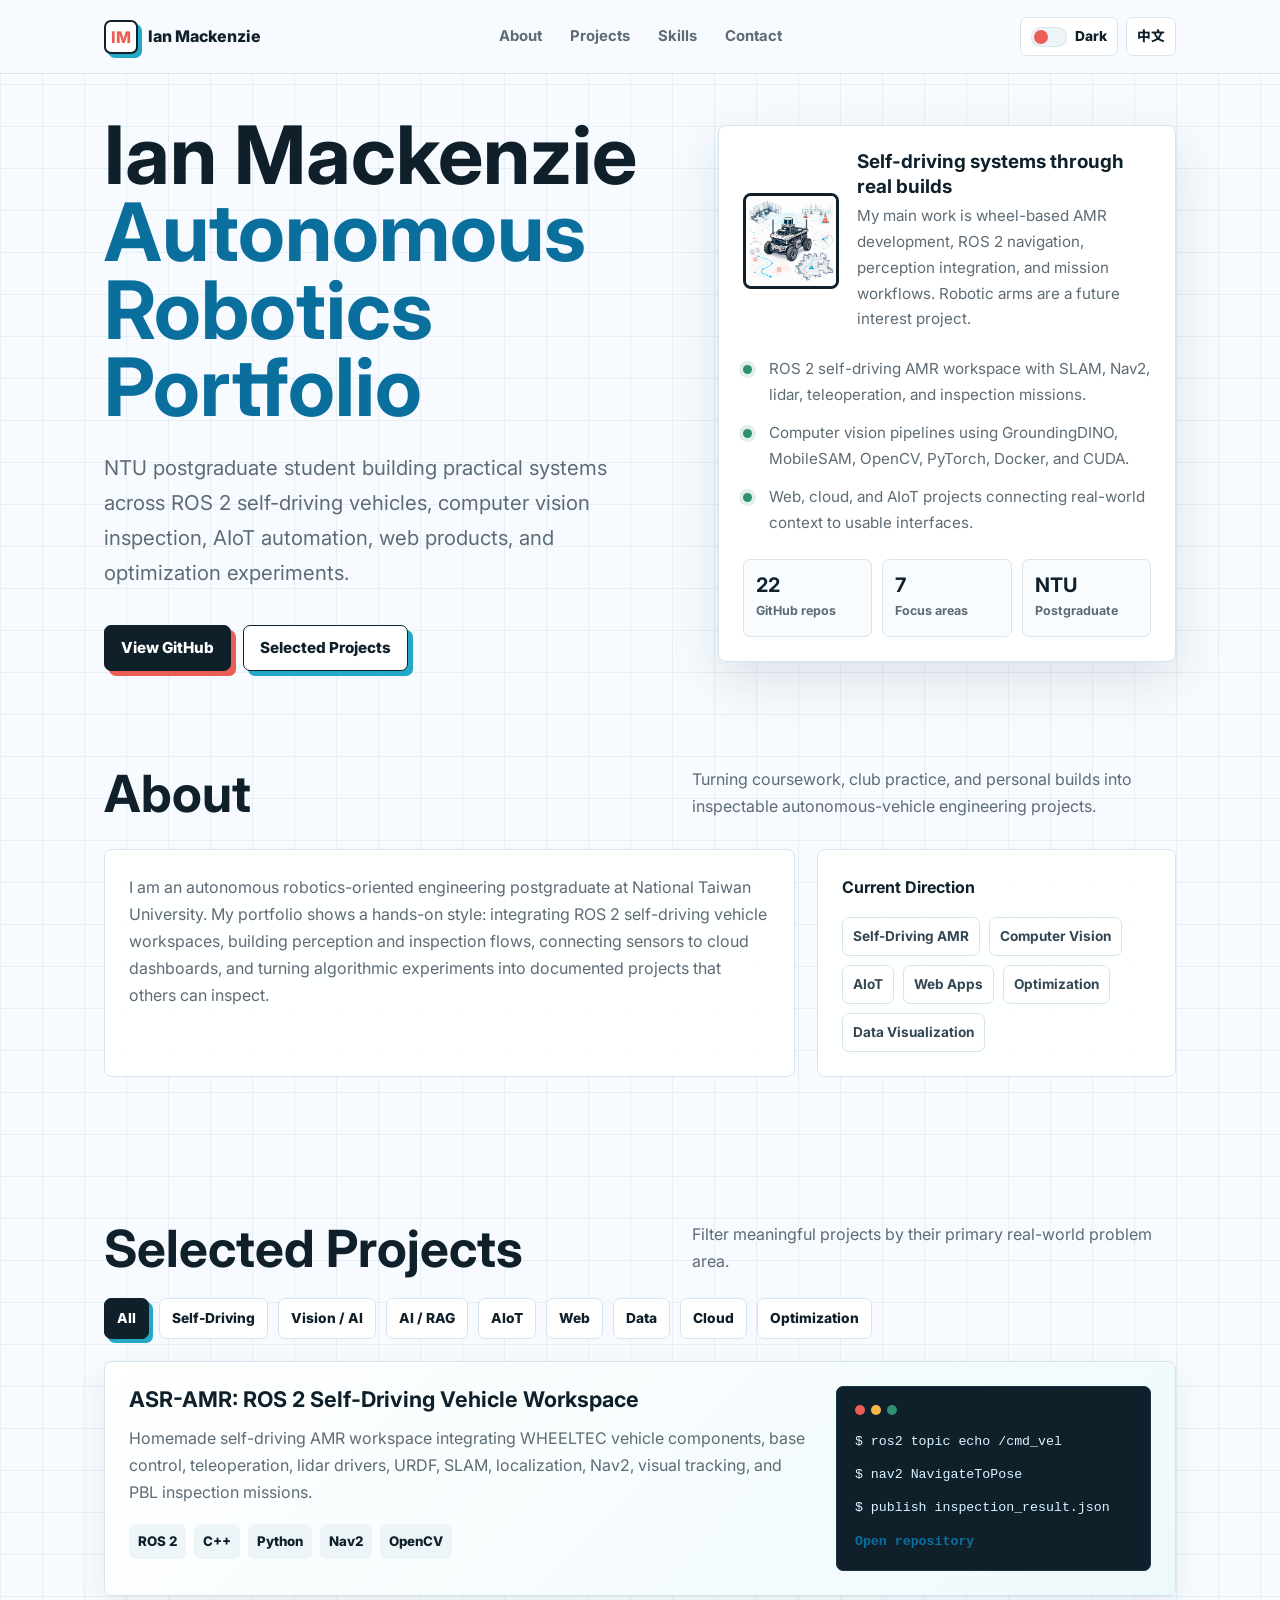
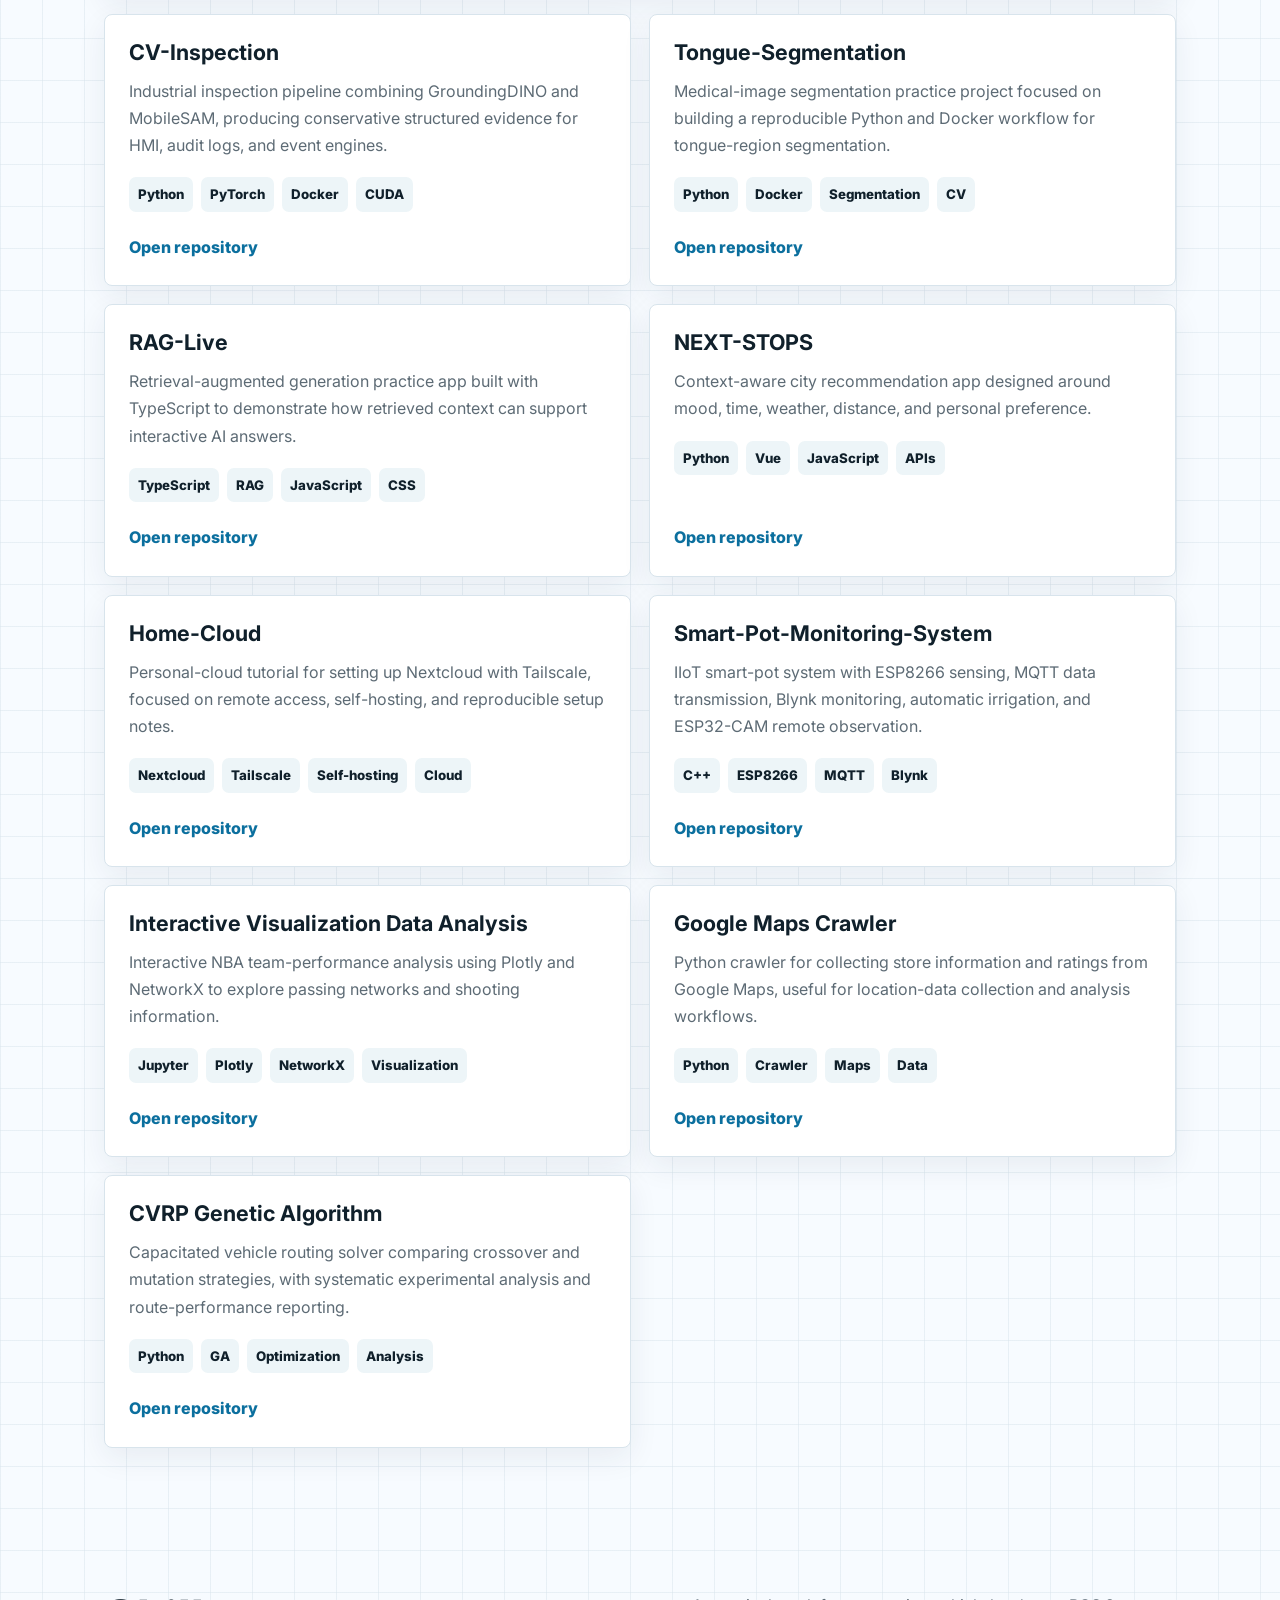
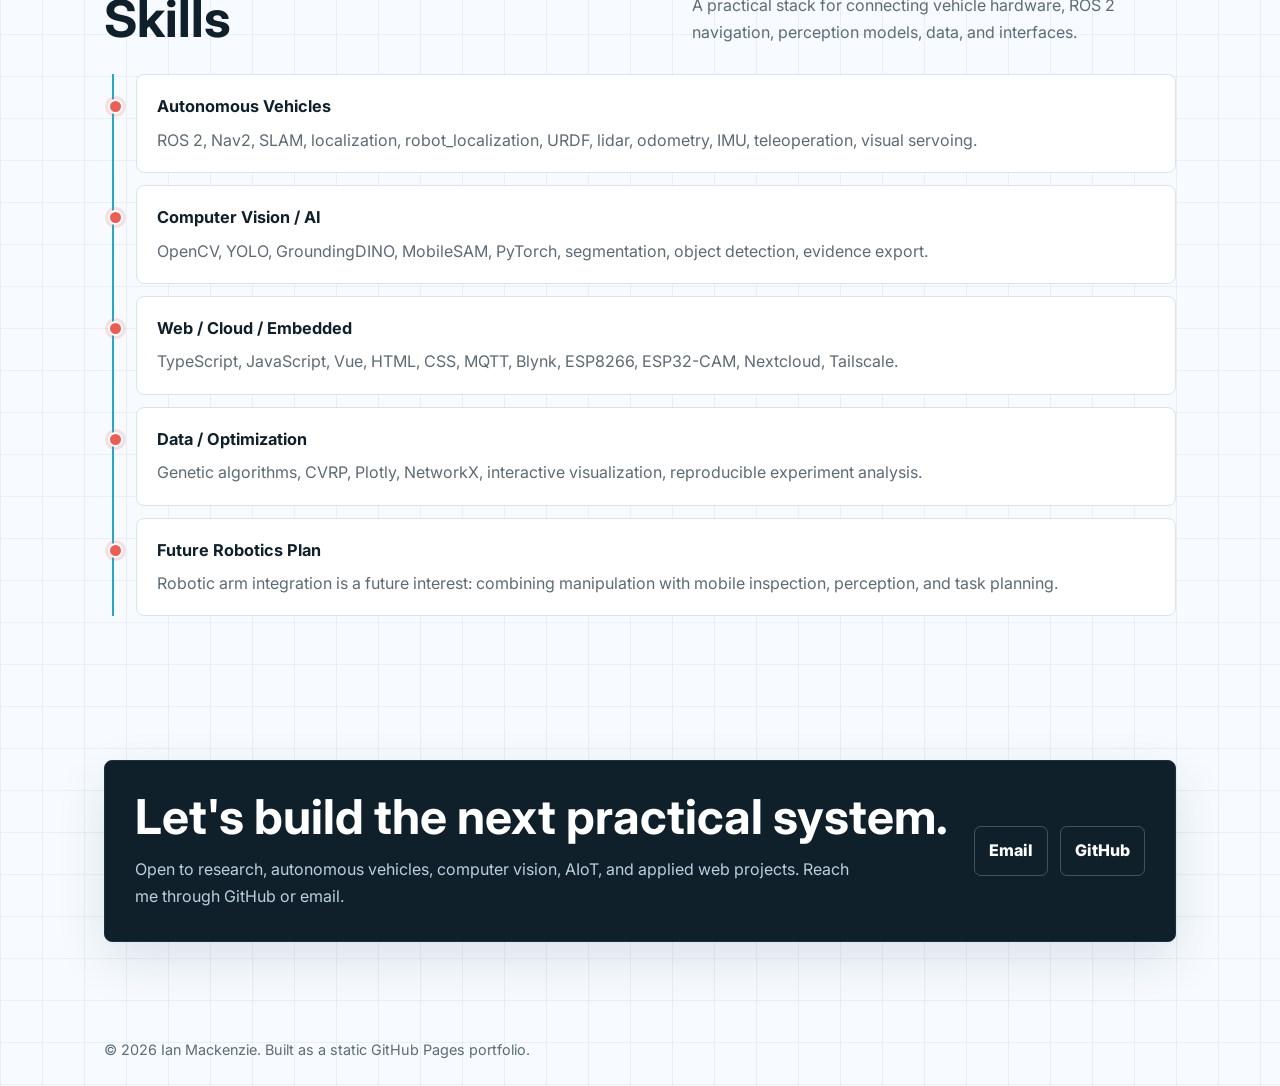
==== index.html @ 311a0f02 "Expand project filters and improve dark tags" ====
<!DOCTYPE html>
<html lang="en" data-theme="light">
<head>
    <meta charset="UTF-8">
    <meta name="viewport" content="width=device-width, initial-scale=1.0">
    <meta name="description" content="Ian Mackenzie's autonomous robotics portfolio, focused on ROS 2 self-driving AMR, computer vision, AIoT, RAG, web apps, and optimization projects.">
    <meta name="theme-color" content="#f7fbff">
    <meta property="og:title" content="Ian Mackenzie | Autonomous Robotics Portfolio">
    <meta property="og:description" content="Autonomous robotics portfolio with selected projects in ROS 2 AMR, computer vision, AIoT, web apps, and optimization.">
    <meta property="og:type" content="website">
    <meta property="og:image" content="https://ianmackenzie0909.github.io/Maybe_a_Personal_Websit/assets/autonomous-vehicle-visual.png">
    <title>Ian Mackenzie | Autonomous Robotics Portfolio</title>
    <link rel="preconnect" href="https://fonts.googleapis.com">
    <link rel="preconnect" href="https://fonts.gstatic.com" crossorigin>
    <link href="https://fonts.googleapis.com/css2?family=Inter:wght@500;600;700;800&family=Noto+Sans+TC:wght@400;500;700;800&display=swap" rel="stylesheet">
    <link rel="stylesheet" href="css/style.css">
</head>
<body>
    <header class="site-header">
        <nav class="nav" aria-label="Main navigation">
            <a class="brand" href="#top" aria-label="Ian Mackenzie home">
                <span class="brand-mark" aria-hidden="true">IM</span>
                <span>Ian Mackenzie</span>
            </a>
            <div class="nav-links">
                <a href="#about" data-i18n="nav.about">About</a>
                <a href="#projects" data-i18n="nav.projects">Projects</a>
                <a href="#skills" data-i18n="nav.skills">Skills</a>
                <a href="#contact" data-i18n="nav.contact">Contact</a>
            </div>
            <div class="nav-controls" aria-label="Display settings">
                <button class="icon-switch theme-toggle" type="button" aria-pressed="false" aria-label="Switch color theme">
                    <span class="switch-track" aria-hidden="true"><span class="switch-thumb"></span></span>
                    <span class="control-label" data-i18n="controls.theme">Dark</span>
                </button>
                <button class="lang-toggle" type="button" aria-pressed="false" aria-label="Switch language">
                    <span data-i18n="controls.language">中文</span>
                </button>
            </div>
        </nav>
    </header>

    <main id="top">
        <section class="section hero reveal" aria-labelledby="hero-title">
            <div>
                <h1 id="hero-title" data-i18n="hero.title">Ian Mackenzie <span>Autonomous Robotics Portfolio</span></h1>
                <p class="lead" data-i18n="hero.lead">
                    NTU postgraduate student building practical systems across ROS 2 self-driving vehicles,
                    computer vision inspection, AIoT automation, web products, and optimization experiments.
                </p>
                <div class="actions">
                    <a class="button" href="https://github.com/IanMackenzie0909" target="_blank" rel="noreferrer" data-i18n="hero.github">View GitHub</a>
                    <a class="button secondary" href="#projects" data-i18n="hero.projects">Selected Projects</a>
                </div>
            </div>

            <aside class="hero-panel" aria-label="Portfolio snapshot">
                <div class="profile-row">
                    <img class="avatar" src="assets/autonomous-vehicle-visual.png" alt="Autonomous mobile robot with lidar and computer vision illustration">
                    <div>
                        <h2 data-i18n="snapshot.title">Self-driving systems through real builds</h2>
                        <p data-i18n="snapshot.body">My main work is wheel-based AMR development, ROS 2 navigation, perception integration, and mission workflows. Robotic arms are a future interest project.</p>
                    </div>
                </div>
                <ul class="signal-list">
                    <li><span class="dot" aria-hidden="true"></span><span data-i18n="snapshot.signal1">ROS 2 self-driving AMR workspace with SLAM, Nav2, lidar, teleoperation, and inspection missions.</span></li>
                    <li><span class="dot" aria-hidden="true"></span><span data-i18n="snapshot.signal2">Computer vision pipelines using GroundingDINO, MobileSAM, OpenCV, PyTorch, Docker, and CUDA.</span></li>
                    <li><span class="dot" aria-hidden="true"></span><span data-i18n="snapshot.signal3">Web, cloud, and AIoT projects connecting real-world context to usable interfaces.</span></li>
                </ul>
                <div class="quick-stats" aria-label="Portfolio metrics">
                    <div class="stat"><strong>22</strong><span data-i18n="stats.repos">GitHub repos</span></div>
                    <div class="stat"><strong>7</strong><span data-i18n="stats.focus">Focus areas</span></div>
                    <div class="stat"><strong>NTU</strong><span data-i18n="stats.student">Postgraduate</span></div>
                </div>
            </aside>
        </section>

        <section class="section reveal" id="about" aria-labelledby="about-title">
            <div class="section-heading">
                <h2 id="about-title" data-i18n="about.title">About</h2>
                <p data-i18n="about.kicker">Turning coursework, club practice, and personal builds into inspectable autonomous-vehicle engineering projects.</p>
            </div>
            <div class="about-grid">
                <div class="text-block">
                    <p data-i18n="about.body">
                        I am an autonomous robotics-oriented engineering postgraduate at National Taiwan University.
                        My portfolio shows a hands-on style: integrating ROS 2 self-driving vehicle workspaces,
                        building perception and inspection flows, connecting sensors to cloud dashboards, and
                        turning algorithmic experiments into documented projects that others can inspect.
                    </p>
                </div>
                <div class="skill-block">
                    <h3 data-i18n="about.direction">Current Direction</h3>
                    <ul class="tags">
                        <li data-i18n="tags.amr">Self-Driving AMR</li>
                        <li data-i18n="tags.vision">Computer Vision</li>
                        <li>AIoT</li>
                        <li data-i18n="tags.web">Web Apps</li>
                        <li data-i18n="tags.optimization">Optimization</li>
                        <li data-i18n="tags.data">Data Visualization</li>
                    </ul>
                </div>
            </div>
        </section>

        <section class="section reveal" id="projects" aria-labelledby="projects-title">
            <div class="section-heading">
                <h2 id="projects-title" data-i18n="projects.title">Selected Projects</h2>
                <p data-i18n="projects.kicker">Filter meaningful projects by their primary real-world problem area.</p>
            </div>

            <div class="filter-bar" aria-label="Project filters">
                <button class="filter-button is-active" type="button" data-filter="all" data-i18n="filters.all">All</button>
                <button class="filter-button" type="button" data-filter="autonomous" data-i18n="filters.autonomous">Self-Driving</button>
                <button class="filter-button" type="button" data-filter="vision" data-i18n="filters.vision">Vision / AI</button>
                <button class="filter-button" type="button" data-filter="ai" data-i18n="filters.ai">AI / RAG</button>
                <button class="filter-button" type="button" data-filter="aiot">AIoT</button>
                <button class="filter-button" type="button" data-filter="web" data-i18n="filters.web">Web</button>
                <button class="filter-button" type="button" data-filter="data" data-i18n="filters.data">Data</button>
                <button class="filter-button" type="button" data-filter="cloud" data-i18n="filters.cloud">Cloud</button>
                <button class="filter-button" type="button" data-filter="optimization" data-i18n="filters.optimization">Optimization</button>
            </div>

            <div class="project-grid" aria-live="polite">
                <article class="project-card featured" data-category="autonomous">
                    <div>
                        <h3 data-i18n="project.asr.title">ASR-AMR: ROS 2 Self-Driving Vehicle Workspace</h3>
                        <p data-i18n="project.asr.body">
                            Homemade self-driving AMR workspace integrating WHEELTEC vehicle components, base control,
                            teleoperation, lidar drivers, URDF, SLAM, localization, Nav2, visual tracking, and PBL inspection missions.
                        </p>
                        <div class="project-meta">
                            <span>ROS 2</span>
                            <span>C++</span>
                            <span>Python</span>
                            <span>Nav2</span>
                            <span>OpenCV</span>
                        </div>
                    </div>
                    <div class="mini-terminal" aria-label="ASR-AMR technical highlights">
                        <div class="terminal-bar" aria-hidden="true"><span></span><span></span><span></span></div>
                        <div>$ ros2 topic echo /cmd_vel</div>
                        <div>$ nav2 NavigateToPose</div>
                        <div>$ publish inspection_result.json</div>
                        <a class="repo-link" href="https://github.com/IanMackenzie0909/ASR-AMR" target="_blank" rel="noreferrer" data-i18n="project.open">Open repository</a>
                    </div>
                </article>

                <article class="project-card" data-category="vision">
                    <div>
                        <h3>CV-Inspection</h3>
                        <p data-i18n="project.cv.body">
                            Industrial inspection pipeline combining GroundingDINO and MobileSAM, producing conservative structured evidence for HMI, audit logs, and event engines.
                        </p>
                        <div class="project-meta">
                            <span>Python</span>
                            <span>PyTorch</span>
                            <span>Docker</span>
                            <span>CUDA</span>
                        </div>
                    </div>
                    <a class="repo-link" href="https://github.com/IanMackenzie0909/CV-Inspection" target="_blank" rel="noreferrer" data-i18n="project.open">Open repository</a>
                </article>

                <article class="project-card" data-category="vision">
                    <div>
                        <h3>Tongue-Segmentation</h3>
                        <p data-i18n="project.tongue.body">
                            Medical-image segmentation practice project focused on building a reproducible Python and Docker workflow for tongue-region segmentation.
                        </p>
                        <div class="project-meta">
                            <span>Python</span>
                            <span>Docker</span>
                            <span>Segmentation</span>
                            <span>CV</span>
                        </div>
                    </div>
                    <a class="repo-link" href="https://github.com/IanMackenzie0909/Tongue-Segmentation" target="_blank" rel="noreferrer" data-i18n="project.open">Open repository</a>
                </article>

                <article class="project-card" data-category="ai">
                    <div>
                        <h3>RAG-Live</h3>
                        <p data-i18n="project.rag.body">
                            Retrieval-augmented generation practice app built with TypeScript to demonstrate how retrieved context can support interactive AI answers.
                        </p>
                        <div class="project-meta">
                            <span>TypeScript</span>
                            <span>RAG</span>
                            <span>JavaScript</span>
                            <span>CSS</span>
                        </div>
                    </div>
                    <a class="repo-link" href="https://github.com/IanMackenzie0909/RAG-Live" target="_blank" rel="noreferrer" data-i18n="project.open">Open repository</a>
                </article>

                <article class="project-card" data-category="web">
                    <div>
                        <h3>NEXT-STOPS</h3>
                        <p data-i18n="project.next.body">
                            Context-aware city recommendation app designed around mood, time, weather, distance, and personal preference.
                        </p>
                        <div class="project-meta">
                            <span>Python</span>
                            <span>Vue</span>
                            <span>JavaScript</span>
                            <span>APIs</span>
                        </div>
                    </div>
                    <a class="repo-link" href="https://github.com/IanMackenzie0909/NEXT-STOPS" target="_blank" rel="noreferrer" data-i18n="project.open">Open repository</a>
                </article>

                <article class="project-card" data-category="cloud">
                    <div>
                        <h3>Home-Cloud</h3>
                        <p data-i18n="project.homeCloud.body">
                            Personal-cloud tutorial for setting up Nextcloud with Tailscale, focused on remote access, self-hosting, and reproducible setup notes.
                        </p>
                        <div class="project-meta">
                            <span>Nextcloud</span>
                            <span>Tailscale</span>
                            <span>Self-hosting</span>
                            <span>Cloud</span>
                        </div>
                    </div>
                    <a class="repo-link" href="https://github.com/IanMackenzie0909/Home-Cloud" target="_blank" rel="noreferrer" data-i18n="project.open">Open repository</a>
                </article>

                <article class="project-card" data-category="aiot">
                    <div>
                        <h3>Smart-Pot-Monitoring-System</h3>
                        <p data-i18n="project.pot.body">
                            IIoT smart-pot system with ESP8266 sensing, MQTT data transmission, Blynk monitoring, automatic irrigation, and ESP32-CAM remote observation.
                        </p>
                        <div class="project-meta">
                            <span>C++</span>
                            <span>ESP8266</span>
                            <span>MQTT</span>
                            <span>Blynk</span>
                        </div>
                    </div>
                    <a class="repo-link" href="https://github.com/IanMackenzie0909/Smart-Pot-Monitoring-System" target="_blank" rel="noreferrer" data-i18n="project.open">Open repository</a>
                </article>

                <article class="project-card" data-category="data">
                    <div>
                        <h3>Interactive Visualization Data Analysis</h3>
                        <p data-i18n="project.visualization.body">
                            Interactive NBA team-performance analysis using Plotly and NetworkX to explore passing networks and shooting information.
                        </p>
                        <div class="project-meta">
                            <span>Jupyter</span>
                            <span>Plotly</span>
                            <span>NetworkX</span>
                            <span>Visualization</span>
                        </div>
                    </div>
                    <a class="repo-link" href="https://github.com/IanMackenzie0909/Interactive_Visualization_Data_Analysis" target="_blank" rel="noreferrer" data-i18n="project.open">Open repository</a>
                </article>

                <article class="project-card" data-category="data">
                    <div>
                        <h3>Google Maps Crawler</h3>
                        <p data-i18n="project.maps.body">
                            Python crawler for collecting store information and ratings from Google Maps, useful for location-data collection and analysis workflows.
                        </p>
                        <div class="project-meta">
                            <span>Python</span>
                            <span>Crawler</span>
                            <span>Maps</span>
                            <span>Data</span>
                        </div>
                    </div>
                    <a class="repo-link" href="https://github.com/IanMackenzie0909/Google_Maps_crawler" target="_blank" rel="noreferrer" data-i18n="project.open">Open repository</a>
                </article>

                <article class="project-card" data-category="optimization">
                    <div>
                        <h3>CVRP Genetic Algorithm</h3>
                        <p data-i18n="project.cvrp.body">
                            Capacitated vehicle routing solver comparing crossover and mutation strategies, with systematic experimental analysis and route-performance reporting.
                        </p>
                        <div class="project-meta">
                            <span>Python</span>
                            <span>GA</span>
                            <span>Optimization</span>
                            <span>Analysis</span>
                        </div>
                    </div>
                    <a class="repo-link" href="https://github.com/IanMackenzie0909/CVRP" target="_blank" rel="noreferrer" data-i18n="project.open">Open repository</a>
                </article>
            </div>
        </section>

        <section class="section reveal" id="skills" aria-labelledby="skills-title">
            <div class="section-heading">
                <h2 id="skills-title" data-i18n="skills.title">Skills</h2>
                <p data-i18n="skills.kicker">A practical stack for connecting vehicle hardware, ROS 2 navigation, perception models, data, and interfaces.</p>
            </div>
            <div class="timeline">
                <article class="timeline-item">
                    <h3 data-i18n="skills.vehicle.title">Autonomous Vehicles</h3>
                    <p>ROS 2, Nav2, SLAM, localization, robot_localization, URDF, lidar, odometry, IMU, teleoperation, visual servoing.</p>
                </article>
                <article class="timeline-item">
                    <h3>Computer Vision / AI</h3>
                    <p>OpenCV, YOLO, GroundingDINO, MobileSAM, PyTorch, segmentation, object detection, evidence export.</p>
                </article>
                <article class="timeline-item">
                    <h3>Web / Cloud / Embedded</h3>
                    <p>TypeScript, JavaScript, Vue, HTML, CSS, MQTT, Blynk, ESP8266, ESP32-CAM, Nextcloud, Tailscale.</p>
                </article>
                <article class="timeline-item">
                    <h3>Data / Optimization</h3>
                    <p>Genetic algorithms, CVRP, Plotly, NetworkX, interactive visualization, reproducible experiment analysis.</p>
                </article>
                <article class="timeline-item">
                    <h3 data-i18n="skills.future.title">Future Robotics Plan</h3>
                    <p data-i18n="skills.future.body">Robotic arm integration is a future interest: combining manipulation with mobile inspection, perception, and task planning.</p>
                </article>
            </div>
        </section>

        <section class="section reveal" id="contact" aria-labelledby="contact-title">
            <div class="contact-band">
                <div>
                    <h2 id="contact-title" data-i18n="contact.title">Let's build the next practical system.</h2>
                    <p data-i18n="contact.body">
                        Open to research, autonomous vehicles, computer vision, AIoT, and applied web projects. Reach me through GitHub or email.
                    </p>
                </div>
                <div class="contact-links">
                    <a href="mailto:ian.leo.zoe@gmail.com">Email</a>
                    <a href="https://github.com/IanMackenzie0909" target="_blank" rel="noreferrer">GitHub</a>
                </div>
            </div>
        </section>
    </main>

    <footer>
        <span data-i18n="footer.copy">&copy; 2026 Ian Mackenzie. Built as a static GitHub Pages portfolio.</span>
    </footer>
    <script src="js/main.js" defer></script>
</body>
</html>
---- css/style.css ----
:root {
    --bg: #f7fbff;
    --paper: #ffffff;
    --ink: #10202b;
    --muted: #5d6b75;
    --line: #d8e4ec;
    --grid-line: rgba(216, 228, 236, 0.5);
    --header-bg: rgba(247, 251, 255, 0.88);
    --soft: #e8f6fa;
    --subtle: #f9fcff;
    --chip-bg: #edf5f8;
    --blue: #0b6f9e;
    --cyan: #23a9c7;
    --coral: #eb5e55;
    --green: #2f8f72;
    --shadow: 0 18px 50px rgba(23, 46, 64, 0.12);
    --radius: 8px;
    --max: 1120px;
}

html[data-theme="dark"] {
    --bg: #0d1720;
    --paper: #132431;
    --ink: #edf8fb;
    --muted: #aac0cc;
    --line: #294454;
    --grid-line: rgba(85, 132, 154, 0.18);
    --header-bg: rgba(13, 23, 32, 0.9);
    --soft: #17384a;
    --subtle: #10202b;
    --chip-bg: #1b3545;
    --blue: #43bde1;
    --cyan: #34d2ef;
    --coral: #ff7b70;
    --green: #61d0a9;
    --shadow: 0 18px 50px rgba(0, 0, 0, 0.34);
}

* {
    box-sizing: border-box;
}

html {
    scroll-behavior: smooth;
}

body {
    margin: 0;
    color: var(--ink);
    background:
        linear-gradient(90deg, var(--grid-line) 1px, transparent 1px),
        linear-gradient(var(--grid-line) 1px, transparent 1px),
        var(--bg);
    background-size: 42px 42px;
    font-family: "Inter", "Noto Sans TC", system-ui, -apple-system, BlinkMacSystemFont, "Segoe UI", sans-serif;
    line-height: 1.7;
    transition: background-color 180ms ease, color 180ms ease;
}

a {
    color: inherit;
}

.site-header {
    position: sticky;
    top: 0;
    z-index: 10;
    border-bottom: 1px solid rgba(216, 228, 236, 0.9);
    background: var(--header-bg);
    backdrop-filter: blur(16px);
}

.nav {
    display: flex;
    align-items: center;
    justify-content: space-between;
    gap: 24px;
    max-width: var(--max);
    margin: 0 auto;
    padding: 16px 24px;
}

.brand {
    display: inline-flex;
    align-items: center;
    gap: 10px;
    font-weight: 800;
    text-decoration: none;
    white-space: nowrap;
}

.brand-mark {
    display: grid;
    width: 34px;
    height: 34px;
    place-items: center;
    border: 2px solid var(--ink);
    border-radius: 7px;
    background: var(--paper);
    color: var(--coral);
    box-shadow: 4px 4px 0 var(--cyan);
    line-height: 1;
}

.nav-links {
    display: flex;
    align-items: center;
    gap: 8px;
    flex-wrap: wrap;
    justify-content: flex-end;
}

.nav-links a {
    padding: 8px 10px;
    color: var(--muted);
    font-size: 0.93rem;
    font-weight: 700;
    text-decoration: none;
    border-radius: 7px;
}

.nav-links a:hover,
.nav-links a:focus-visible {
    color: var(--ink);
    background: var(--soft);
    outline: none;
}

.nav-controls {
    display: flex;
    align-items: center;
    gap: 8px;
    flex-wrap: wrap;
    justify-content: flex-end;
}

.icon-switch,
.lang-toggle,
.filter-button {
    border: 1px solid var(--line);
    border-radius: 7px;
    background: var(--paper);
    color: var(--ink);
    font: inherit;
    font-size: 0.86rem;
    font-weight: 800;
    cursor: pointer;
}

.icon-switch,
.lang-toggle {
    display: inline-flex;
    align-items: center;
    gap: 8px;
    min-height: 36px;
    padding: 7px 10px;
}

.switch-track {
    position: relative;
    width: 36px;
    height: 20px;
    border-radius: 999px;
    background: var(--chip-bg);
    box-shadow: inset 0 0 0 1px var(--line);
}

.switch-thumb {
    position: absolute;
    top: 3px;
    left: 3px;
    width: 14px;
    height: 14px;
    border-radius: 50%;
    background: var(--coral);
    transition: transform 180ms ease, background 180ms ease;
}

.theme-toggle[aria-pressed="true"] .switch-thumb {
    transform: translateX(16px);
    background: var(--cyan);
}

.icon-switch:hover,
.icon-switch:focus-visible,
.lang-toggle:hover,
.lang-toggle:focus-visible,
.filter-button:hover,
.filter-button:focus-visible {
    border-color: var(--cyan);
    background: var(--soft);
    outline: none;
}

main {
    overflow: hidden;
}

.section {
    max-width: var(--max);
    margin: 0 auto;
    padding: 72px 24px;
}

.hero {
    display: grid;
    grid-template-columns: minmax(0, 1.1fr) minmax(280px, 0.9fr);
    gap: 54px;
    align-items: center;
    min-height: min(620px, calc(100vh - 180px));
    padding-top: 40px;
    padding-bottom: 22px;
}

.hero h1 {
    max-width: 780px;
    margin: 0;
    font-size: clamp(3rem, 6.3vw, 5.35rem);
    line-height: 0.96;
    letter-spacing: 0;
}

.hero h1 span {
    display: block;
    color: var(--blue);
}

.lead {
    max-width: 720px;
    margin: 26px 0 0;
    color: var(--muted);
    font-size: clamp(1.06rem, 2vw, 1.28rem);
}

.actions {
    display: flex;
    align-items: center;
    gap: 12px;
    flex-wrap: wrap;
    margin-top: 34px;
}

.button {
    display: inline-flex;
    align-items: center;
    gap: 9px;
    min-height: 46px;
    padding: 11px 16px;
    border: 1px solid var(--ink);
    border-radius: 7px;
    background: var(--ink);
    color: #ffffff;
    font-size: 0.95rem;
    font-weight: 800;
    line-height: 1.2;
    text-decoration: none;
    box-shadow: 5px 5px 0 var(--coral);
    transition: transform 160ms ease, box-shadow 160ms ease;
}

.button.secondary {
    background: var(--paper);
    color: var(--ink);
    box-shadow: 5px 5px 0 var(--cyan);
}

.button:hover,
.button:focus-visible {
    transform: translate(-2px, -2px);
    box-shadow: 7px 7px 0 var(--coral);
    outline: none;
}

.button.secondary:hover,
.button.secondary:focus-visible {
    box-shadow: 7px 7px 0 var(--cyan);
}

.hero-panel {
    position: relative;
    padding: 24px;
    border: 1px solid var(--line);
    border-radius: var(--radius);
    background: var(--paper);
    box-shadow: var(--shadow);
}

.profile-row {
    display: grid;
    grid-template-columns: 96px 1fr;
    gap: 18px;
    align-items: center;
}

.avatar {
    width: 96px;
    height: 96px;
    border: 3px solid var(--ink);
    border-radius: var(--radius);
    object-fit: cover;
    background: #e8f6fa;
}

.profile-row h2 {
    margin: 0 0 4px;
    font-size: 1.18rem;
    line-height: 1.3;
}

.profile-row p {
    margin: 0;
    color: var(--muted);
    font-size: 0.95rem;
}

.signal-list {
    display: grid;
    gap: 12px;
    margin: 24px 0 0;
    padding: 0;
    list-style: none;
}

.signal-list li {
    display: grid;
    grid-template-columns: 14px 1fr;
    gap: 12px;
    align-items: start;
    color: var(--muted);
    font-size: 0.95rem;
}

.dot {
    width: 9px;
    height: 9px;
    margin-top: 9px;
    border-radius: 50%;
    background: var(--green);
    box-shadow: 0 0 0 4px rgba(47, 143, 114, 0.14);
}

.quick-stats {
    display: grid;
    grid-template-columns: repeat(3, 1fr);
    gap: 10px;
    margin-top: 24px;
}

.stat {
    padding: 14px 12px;
    border: 1px solid var(--line);
    border-radius: 7px;
    background: var(--subtle);
}

.stat strong {
    display: block;
    font-size: 1.25rem;
    line-height: 1.1;
}

.stat span {
    display: block;
    margin-top: 4px;
    color: var(--muted);
    font-size: 0.78rem;
    font-weight: 700;
}

.section-heading {
    display: grid;
    grid-template-columns: minmax(0, 0.85fr) minmax(280px, 0.75fr);
    gap: 40px;
    align-items: end;
    margin-bottom: 28px;
}

.section-heading h2 {
    margin: 0;
    font-size: clamp(2rem, 4vw, 3.25rem);
    line-height: 1.05;
    letter-spacing: 0;
}

.section-heading p {
    margin: 0;
    color: var(--muted);
}

.about-grid {
    display: grid;
    grid-template-columns: minmax(0, 1fr) minmax(280px, 0.52fr);
    gap: 22px;
}

.text-block,
.skill-block {
    border: 1px solid var(--line);
    border-radius: var(--radius);
    background: color-mix(in srgb, var(--paper) 92%, transparent);
    padding: 24px;
}

.text-block p {
    margin: 0;
    color: var(--muted);
}

.skill-block h3 {
    margin: 0 0 16px;
    font-size: 1rem;
}

.tags {
    display: flex;
    flex-wrap: wrap;
    gap: 9px;
    margin: 0;
    padding: 0;
    list-style: none;
}

.tags li {
    padding: 7px 10px;
    border: 1px solid var(--line);
    border-radius: 7px;
    background: #ffffff;
    color: #324653;
    font-size: 0.85rem;
    font-weight: 700;
}

.filter-bar {
    display: flex;
    flex-wrap: wrap;
    gap: 10px;
    margin: -6px 0 22px;
}

.filter-button {
    min-height: 38px;
    padding: 8px 12px;
}

.filter-button.is-active {
    border-color: var(--ink);
    background: var(--ink);
    color: var(--paper);
    box-shadow: 4px 4px 0 var(--cyan);
}

.project-grid {
    display: grid;
    grid-template-columns: repeat(2, minmax(0, 1fr));
    gap: 18px;
}

.project-card {
    display: flex;
    min-height: 100%;
    flex-direction: column;
    justify-content: space-between;
    gap: 22px;
    padding: 24px;
    border: 1px solid var(--line);
    border-radius: var(--radius);
    background: var(--paper);
    box-shadow: 0 10px 30px rgba(23, 46, 64, 0.07);
    transition: transform 180ms ease, opacity 180ms ease, border-color 180ms ease;
}

.project-card:hover {
    transform: translateY(-2px);
    border-color: color-mix(in srgb, var(--cyan) 58%, var(--line));
}

.project-card[hidden] {
    display: none !important;
}

.project-card.featured {
    grid-column: span 2;
    display: grid;
    grid-template-columns: minmax(0, 1fr) minmax(260px, 0.46fr);
    align-items: stretch;
    background: linear-gradient(135deg, #ffffff 0%, #eef9fc 100%);
}

.project-card h3 {
    margin: 0;
    font-size: 1.35rem;
    line-height: 1.25;
}

.project-card p {
    margin: 12px 0 0;
    color: var(--muted);
}

.project-meta {
    display: flex;
    flex-wrap: wrap;
    gap: 8px;
    margin-top: 18px;
    color: var(--muted);
    font-size: 0.83rem;
    font-weight: 800;
}

.project-meta span {
    padding: 5px 8px;
    border: 1px solid transparent;
    border-radius: 7px;
    background: var(--chip-bg);
    color: var(--ink);
}

.repo-link {
    display: inline-flex;
    align-items: center;
    gap: 8px;
    width: fit-content;
    color: var(--blue);
    font-weight: 800;
    text-decoration: none;
}

.repo-link:hover,
.repo-link:focus-visible {
    color: var(--coral);
    outline: none;
}

.mini-terminal {
    display: grid;
    align-content: start;
    gap: 12px;
    min-height: 100%;
    padding: 18px;
    border: 1px solid #163345;
    border-radius: 7px;
    background: #10202b;
    color: #d9f6ff;
    font-family: "SFMono-Regular", Consolas, "Liberation Mono", monospace;
    font-size: 0.83rem;
    line-height: 1.6;
}

.terminal-bar {
    display: flex;
    gap: 6px;
    margin-bottom: 4px;
}

.terminal-bar span {
    width: 10px;
    height: 10px;
    border-radius: 50%;
    background: var(--coral);
}

.terminal-bar span:nth-child(2) {
    background: #f5b84b;
}

.terminal-bar span:nth-child(3) {
    background: var(--green);
}

.timeline {
    display: grid;
    gap: 12px;
    border-left: 2px solid var(--cyan);
    margin: 8px 0 0 8px;
    padding-left: 22px;
}

.timeline-item {
    position: relative;
    padding: 18px 20px;
    border: 1px solid var(--line);
    border-radius: var(--radius);
    background: var(--paper);
}

.timeline-item::before {
    content: "";
    position: absolute;
    top: 24px;
    left: -29px;
    width: 11px;
    height: 11px;
    border: 2px solid var(--paper);
    border-radius: 50%;
    background: var(--coral);
    box-shadow: 0 0 0 3px rgba(235, 94, 85, 0.18);
}

.timeline-item h3 {
    margin: 0 0 6px;
    font-size: 1.02rem;
}

.timeline-item p {
    margin: 0;
    color: var(--muted);
}

.contact-band {
    display: grid;
    grid-template-columns: minmax(0, 1fr) auto;
    gap: 24px;
    align-items: center;
    padding: 30px;
    border: 1px solid #163345;
    border-radius: var(--radius);
    background: #10202b;
    color: #ffffff;
    box-shadow: var(--shadow);
}

.contact-band h2 {
    margin: 0;
    font-size: clamp(1.8rem, 4vw, 3rem);
    line-height: 1.1;
}

.contact-band p {
    max-width: 720px;
    margin: 12px 0 0;
    color: #b9d0dc;
}

.contact-links {
    display: flex;
    flex-wrap: wrap;
    gap: 12px;
    justify-content: flex-end;
}

.contact-links a {
    min-height: 44px;
    padding: 10px 14px;
    border: 1px solid rgba(255, 255, 255, 0.22);
    border-radius: 7px;
    color: #ffffff;
    font-weight: 800;
    text-decoration: none;
}

.contact-links a:hover,
.contact-links a:focus-visible {
    border-color: var(--cyan);
    background: rgba(35, 169, 199, 0.16);
    outline: none;
}

footer {
    max-width: var(--max);
    margin: 0 auto;
    padding: 24px;
    color: var(--muted);
    font-size: 0.9rem;
}

.reveal {
    opacity: 0;
    transform: translateY(18px);
    transition: opacity 520ms ease, transform 520ms ease;
}

.reveal.is-visible {
    opacity: 1;
    transform: translateY(0);
}

html:not(.js) .reveal {
    opacity: 1;
    transform: none;
}

html[data-theme="dark"] .site-header {
    border-bottom-color: rgba(85, 132, 154, 0.28);
}

html[data-theme="dark"] .button {
    color: #081119;
}

html[data-theme="dark"] .button.secondary {
    color: var(--ink);
}

html[data-theme="dark"] .avatar {
    background: var(--subtle);
}

html[data-theme="dark"] .tags li {
    background: var(--subtle);
    color: var(--ink);
}

html[data-theme="dark"] .project-card.featured {
    background: linear-gradient(135deg, var(--paper) 0%, #102f3d 100%);
}

html[data-theme="dark"] .project-card {
    box-shadow: 0 10px 34px rgba(0, 0, 0, 0.24);
}

html[data-theme="dark"] .project-meta span {
    border-color: rgba(67, 189, 225, 0.26);
    background: #1f4a5d;
    color: #d8f7ff;
}

@media (max-width: 860px) {
    .nav {
        align-items: flex-start;
        flex-direction: column;
        gap: 12px;
    }

    .nav-links {
        justify-content: flex-start;
    }

    .hero,
    .section-heading,
    .about-grid,
    .contact-band {
        grid-template-columns: 1fr;
    }

    .hero {
        gap: 34px;
        min-height: auto;
    }

    .project-grid {
        grid-template-columns: 1fr;
    }

    .project-card.featured {
        grid-column: span 1;
        grid-template-columns: 1fr;
    }

    .contact-links {
        justify-content: flex-start;
    }
}

@media (max-width: 560px) {
    .section {
        padding: 52px 18px;
    }

    .nav {
        padding: 14px 18px;
    }

    .nav-links a {
        padding: 7px 8px;
        font-size: 0.86rem;
    }

    .profile-row {
        grid-template-columns: 72px 1fr;
    }

    .avatar {
        width: 72px;
        height: 72px;
    }

    .hero-panel,
    .text-block,
    .skill-block,
    .project-card,
    .contact-band {
        padding: 18px;
    }

    .signal-list,
    .quick-stats {
        display: none;
    }

    .stat {
        padding: 11px 8px;
    }
}

@media (prefers-reduced-motion: reduce) {
    html {
        scroll-behavior: auto;
    }

    *,
    *::before,
    *::after {
        transition-duration: 0.01ms !important;
        animation-duration: 0.01ms !important;
        animation-iteration-count: 1 !important;
    }
}
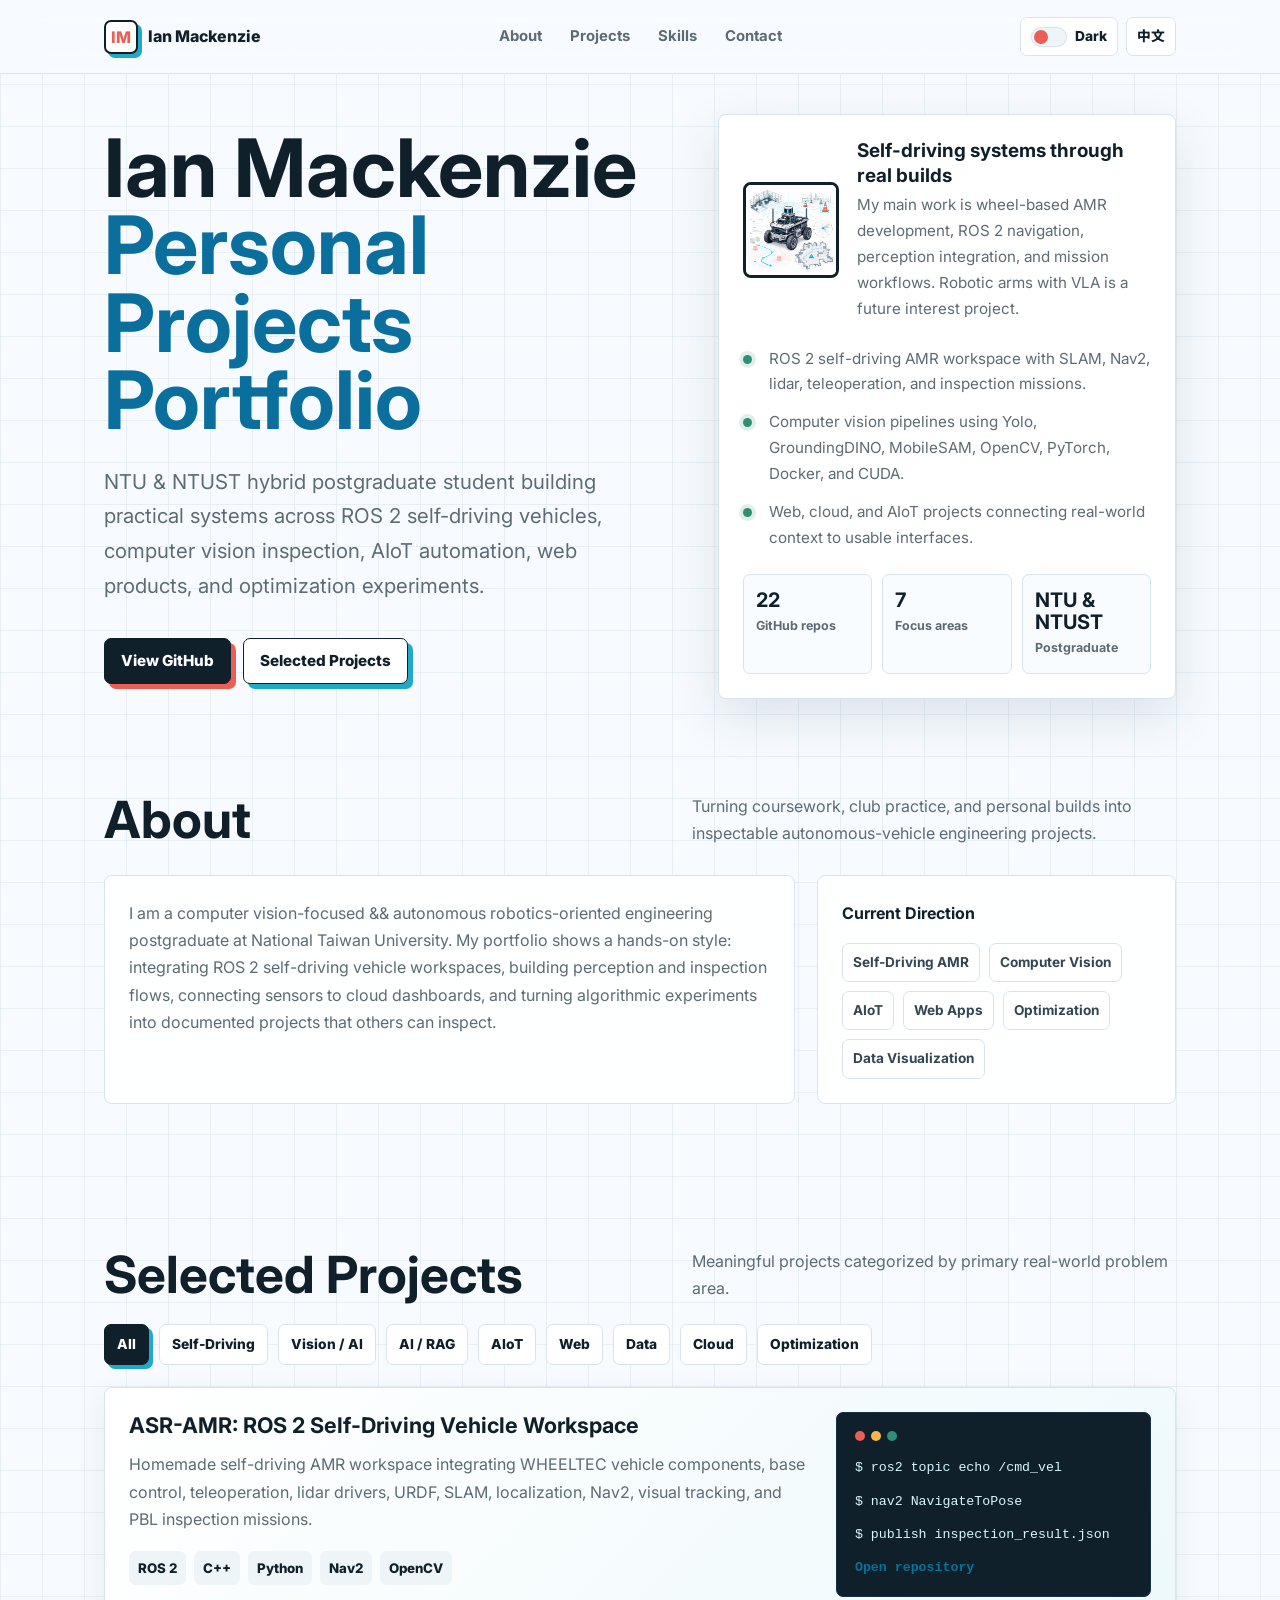
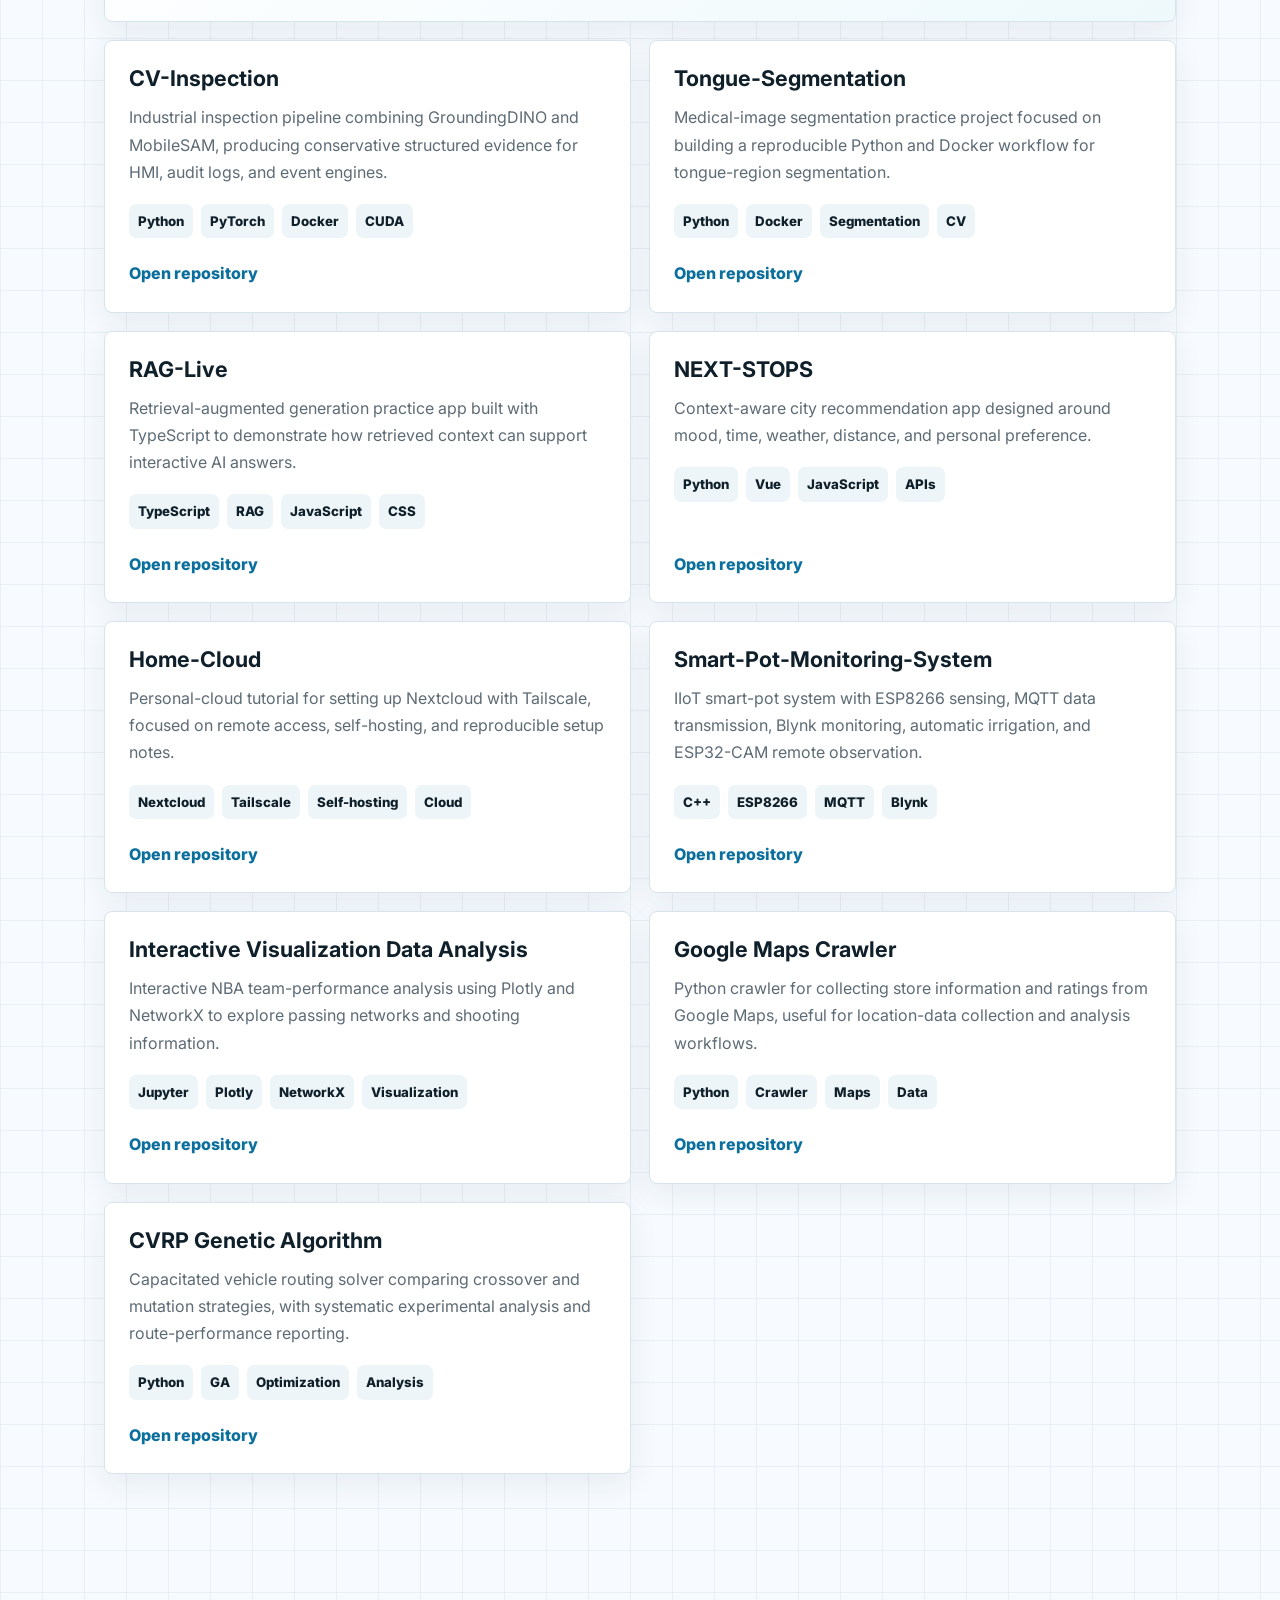
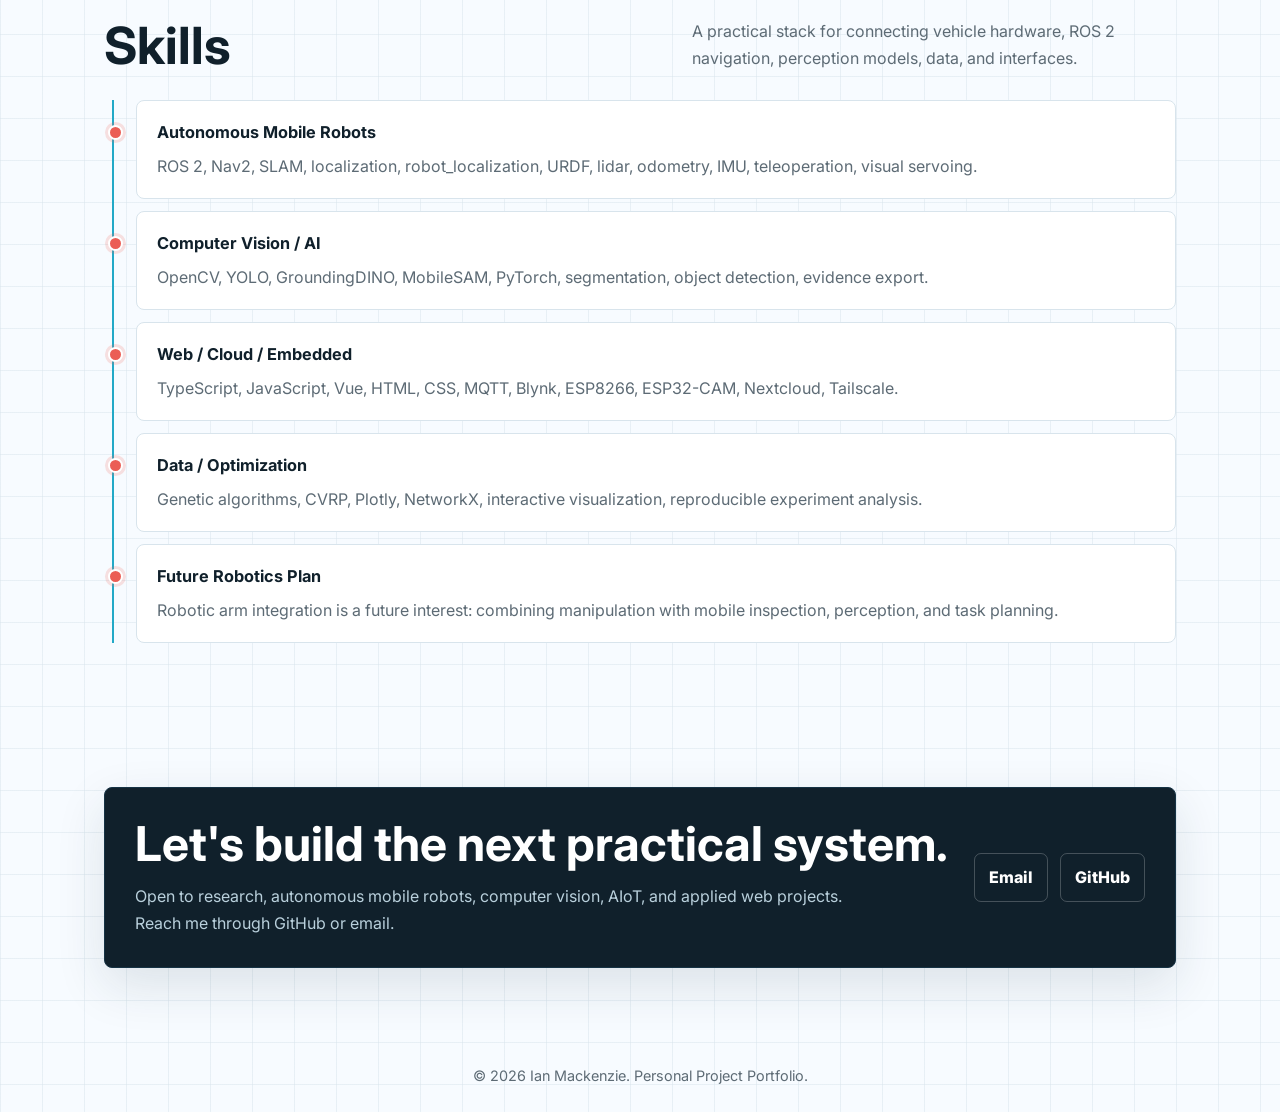
==== commit d9dc4ded: "Content Update..." ====
--- a/index.html
+++ b/index.html
@@ -3,13 +3,13 @@
 <head>
     <meta charset="UTF-8">
     <meta name="viewport" content="width=device-width, initial-scale=1.0">
-    <meta name="description" content="Ian Mackenzie's autonomous robotics portfolio, focused on ROS 2 self-driving AMR, computer vision, AIoT, RAG, web apps, and optimization projects.">
+    <meta name="description" content="Ian Mackenzie's Personal Projects Portfolio, focused on ROS 2 self-driving AMR, computer vision, AIoT, RAG, web apps, and optimization projects.">
     <meta name="theme-color" content="#f7fbff">
-    <meta property="og:title" content="Ian Mackenzie | Autonomous Robotics Portfolio">
-    <meta property="og:description" content="Autonomous robotics portfolio with selected projects in ROS 2 AMR, computer vision, AIoT, web apps, and optimization.">
+    <meta property="og:title" content="Ian Mackenzie | Personal Projects Portfolio">
+    <meta property="og:description" content="Personal projects portfolio with selected projects in ROS 2 AMR, computer vision, AIoT, web apps, and optimization.">
     <meta property="og:type" content="website">
     <meta property="og:image" content="https://ianmackenzie0909.github.io/Maybe_a_Personal_Websit/assets/autonomous-vehicle-visual.png">
-    <title>Ian Mackenzie | Autonomous Robotics Portfolio</title>
+    <title>Ian Mackenzie | Personal Projects Portfolio</title>
     <link rel="preconnect" href="https://fonts.googleapis.com">
     <link rel="preconnect" href="https://fonts.gstatic.com" crossorigin>
     <link href="https://fonts.googleapis.com/css2?family=Inter:wght@500;600;700;800&family=Noto+Sans+TC:wght@400;500;700;800&display=swap" rel="stylesheet">
@@ -43,7 +43,7 @@
     <main id="top">
         <section class="section hero reveal" aria-labelledby="hero-title">
             <div>
-                <h1 id="hero-title" data-i18n="hero.title">Ian Mackenzie <span>Autonomous Robotics Portfolio</span></h1>
+                <h1 id="hero-title" data-i18n="hero.title">Ian Mackenzie <span>Personal Projects Portfolio</span></h1>
                 <p class="lead" data-i18n="hero.lead">
                     NTU postgraduate student building practical systems across ROS 2 self-driving vehicles,
                     computer vision inspection, AIoT automation, web products, and optimization experiments.
@@ -64,13 +64,13 @@
                 </div>
                 <ul class="signal-list">
                     <li><span class="dot" aria-hidden="true"></span><span data-i18n="snapshot.signal1">ROS 2 self-driving AMR workspace with SLAM, Nav2, lidar, teleoperation, and inspection missions.</span></li>
-                    <li><span class="dot" aria-hidden="true"></span><span data-i18n="snapshot.signal2">Computer vision pipelines using GroundingDINO, MobileSAM, OpenCV, PyTorch, Docker, and CUDA.</span></li>
+                    <li><span class="dot" aria-hidden="true"></span><span data-i18n="snapshot.signal2">Computer vision pipelines using Yolo, GroundingDINO, MobileSAM, OpenCV, PyTorch, Docker, and CUDA.</span></li>
                     <li><span class="dot" aria-hidden="true"></span><span data-i18n="snapshot.signal3">Web, cloud, and AIoT projects connecting real-world context to usable interfaces.</span></li>
                 </ul>
                 <div class="quick-stats" aria-label="Portfolio metrics">
                     <div class="stat"><strong>22</strong><span data-i18n="stats.repos">GitHub repos</span></div>
                     <div class="stat"><strong>7</strong><span data-i18n="stats.focus">Focus areas</span></div>
-                    <div class="stat"><strong>NTU</strong><span data-i18n="stats.student">Postgraduate</span></div>
+                    <div class="stat"><strong>NTU & NTUST</strong><span data-i18n="stats.student">Postgraduate</span></div>
                 </div>
             </aside>
         </section>
@@ -83,7 +83,7 @@
             <div class="about-grid">
                 <div class="text-block">
                     <p data-i18n="about.body">
-                        I am an autonomous robotics-oriented engineering postgraduate at National Taiwan University.
+                        I am a computer vision-focused && autonomous robotics-oriented engineering postgraduate at National Taiwan University and National Taiwan University of Science and Technology.
                         My portfolio shows a hands-on style: integrating ROS 2 self-driving vehicle workspaces,
                         building perception and inspection flows, connecting sensors to cloud dashboards, and
                         turning algorithmic experiments into documented projects that others can inspect.
@@ -299,7 +299,7 @@
             </div>
             <div class="timeline">
                 <article class="timeline-item">
-                    <h3 data-i18n="skills.vehicle.title">Autonomous Vehicles</h3>
+                    <h3 data-i18n="skills.vehicle.title">Autonomous Moblie Robot</h3>
                     <p>ROS 2, Nav2, SLAM, localization, robot_localization, URDF, lidar, odometry, IMU, teleoperation, visual servoing.</p>
                 </article>
                 <article class="timeline-item">
@@ -338,7 +338,7 @@
     </main>
 
     <footer>
-        <span data-i18n="footer.copy">&copy; 2026 Ian Mackenzie. Built as a static GitHub Pages portfolio.</span>
+        <span data-i18n="footer.copy">&copy; 2026 Ian Mackenzie. Personal Project Portfolio.</span>
     </footer>
     <script src="js/main.js" defer></script>
 </body>
--- a/css/style.css
+++ b/css/style.css
@@ -656,6 +656,7 @@
 }
 
 footer {
+    text-align: center;
     max-width: var(--max);
     margin: 0 auto;
     padding: 24px;
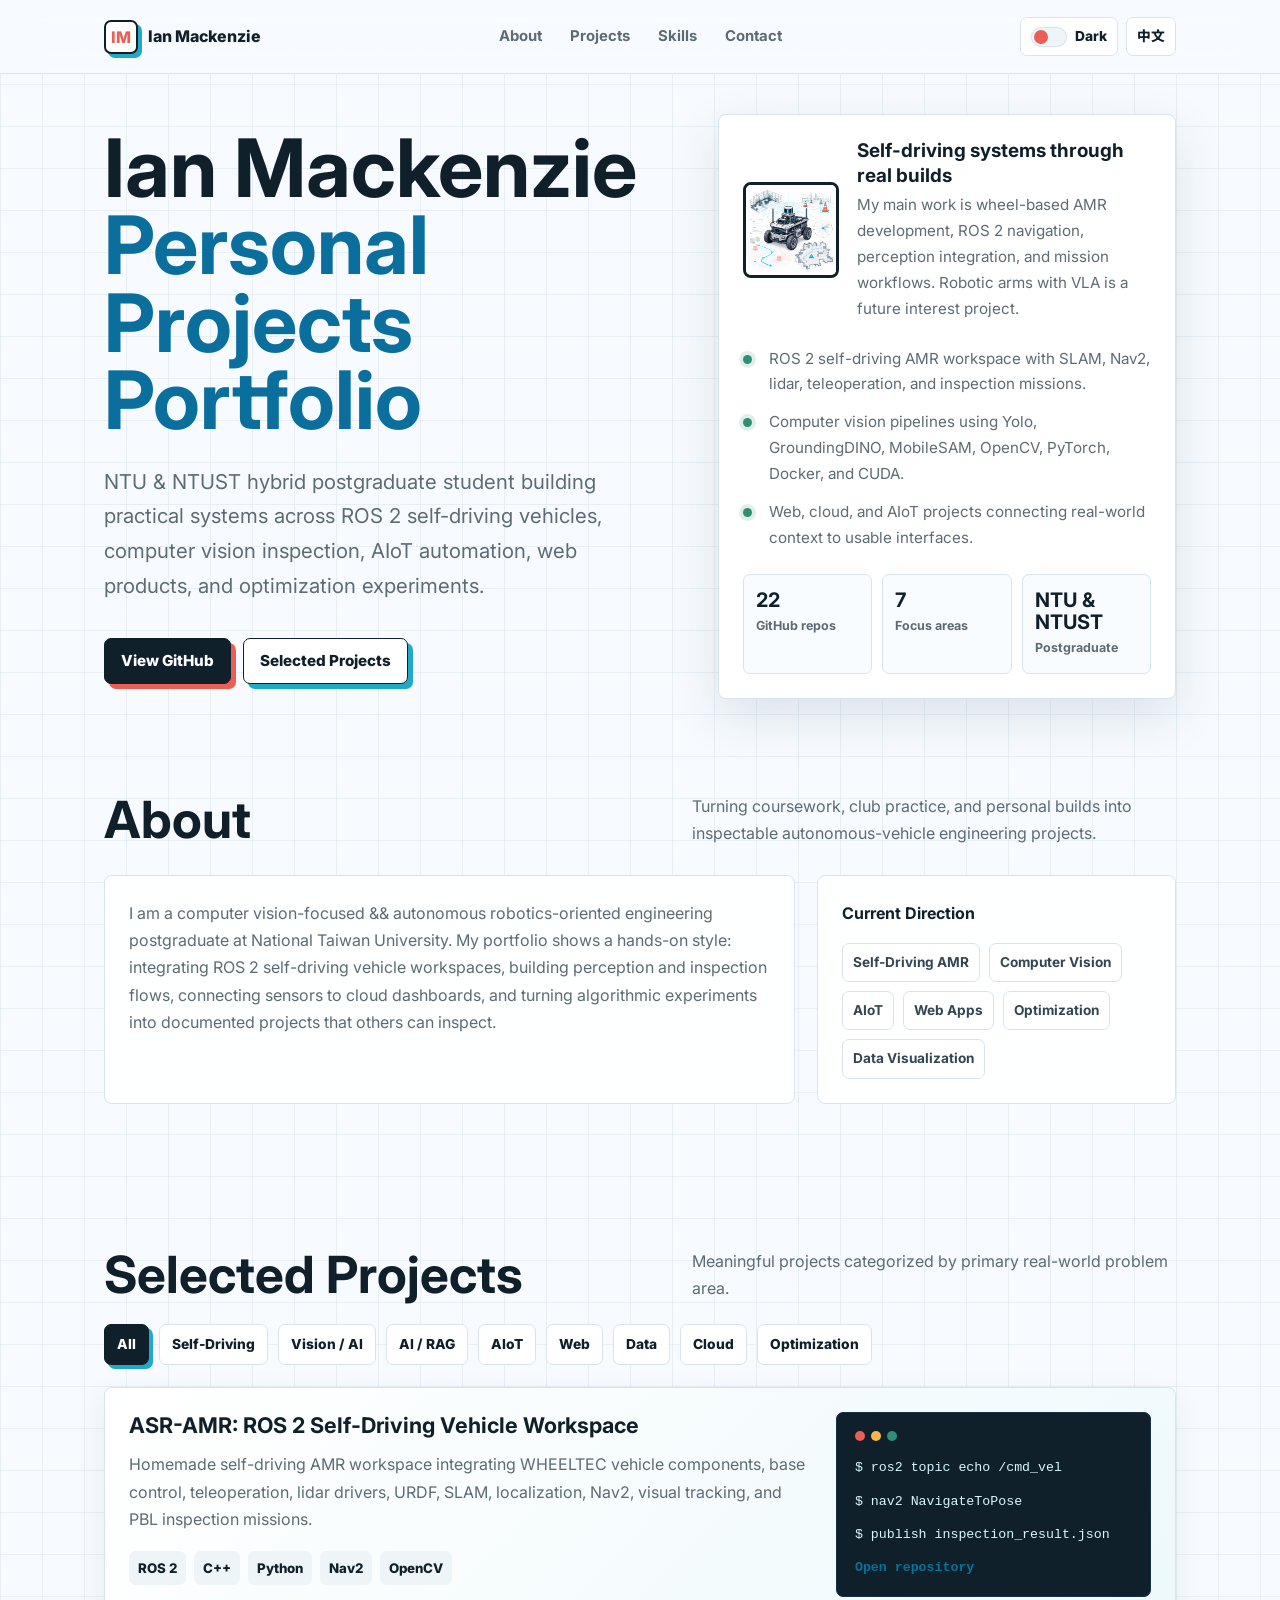
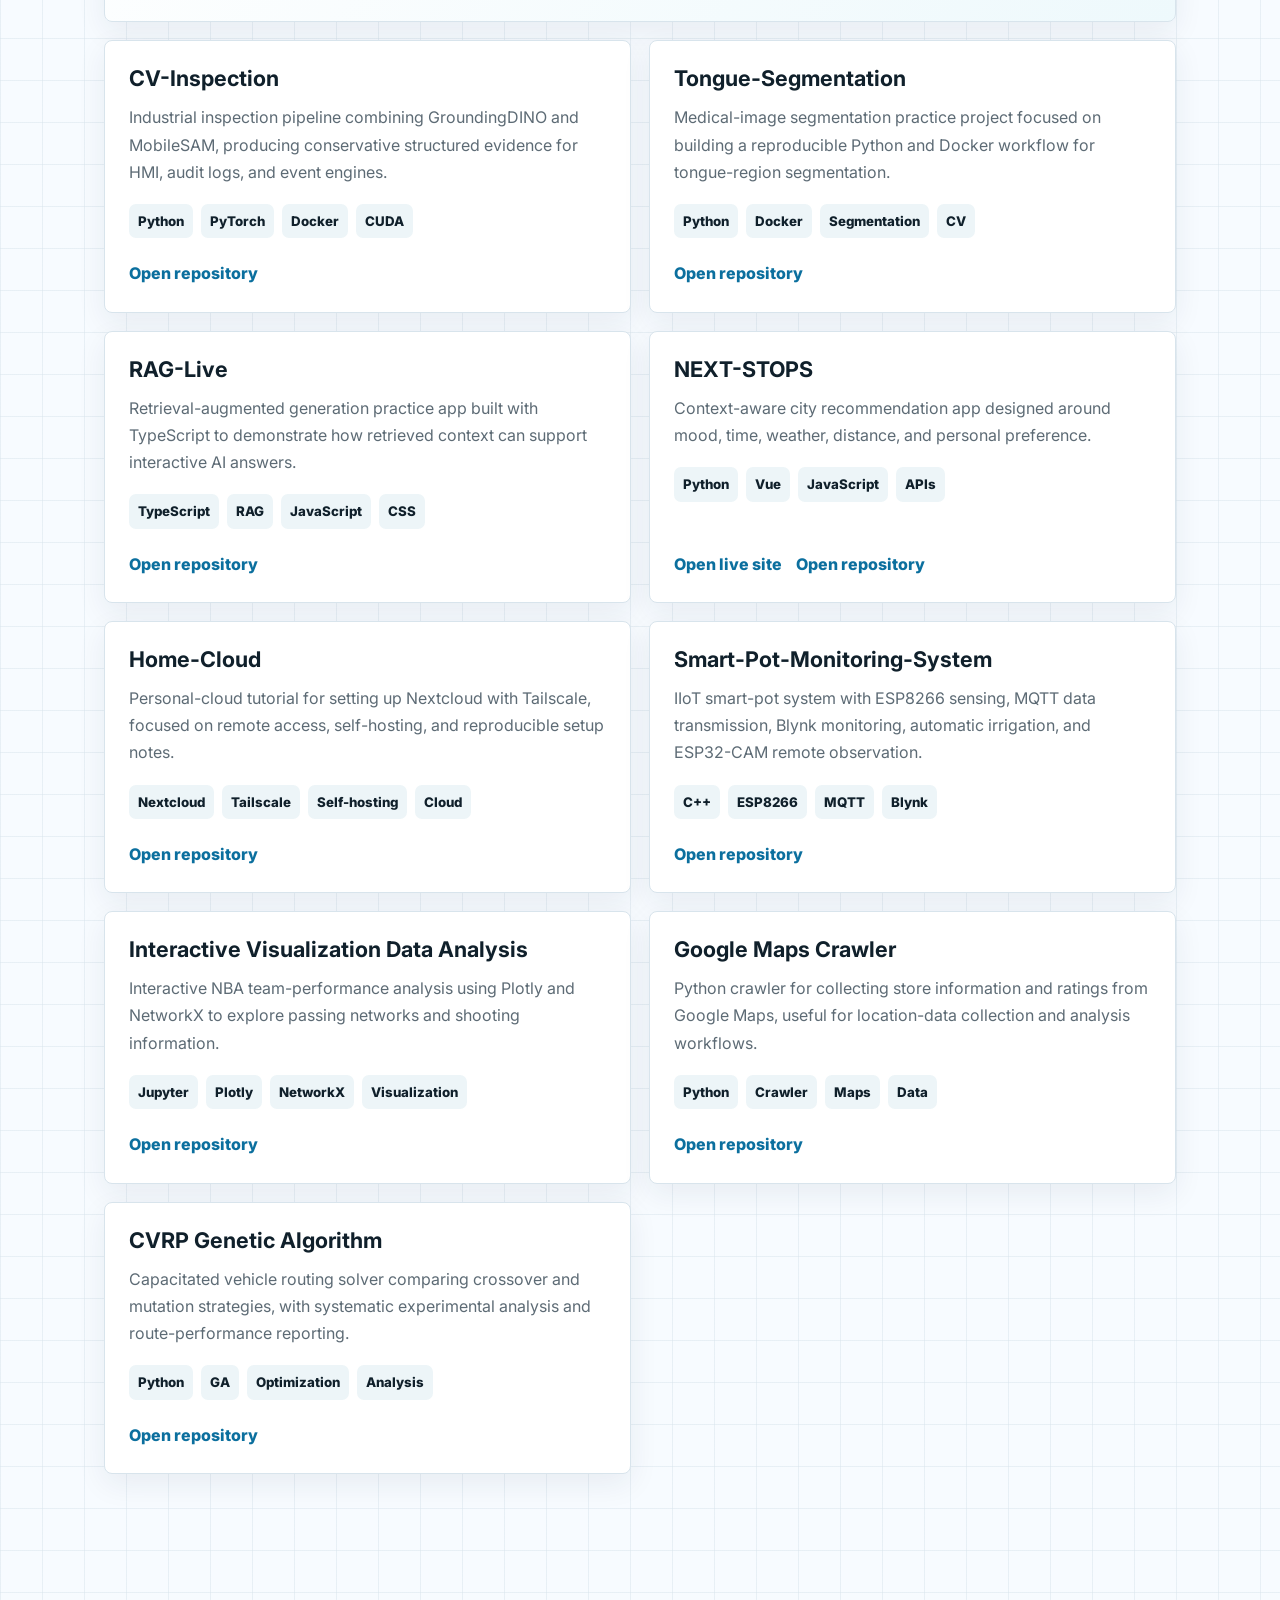
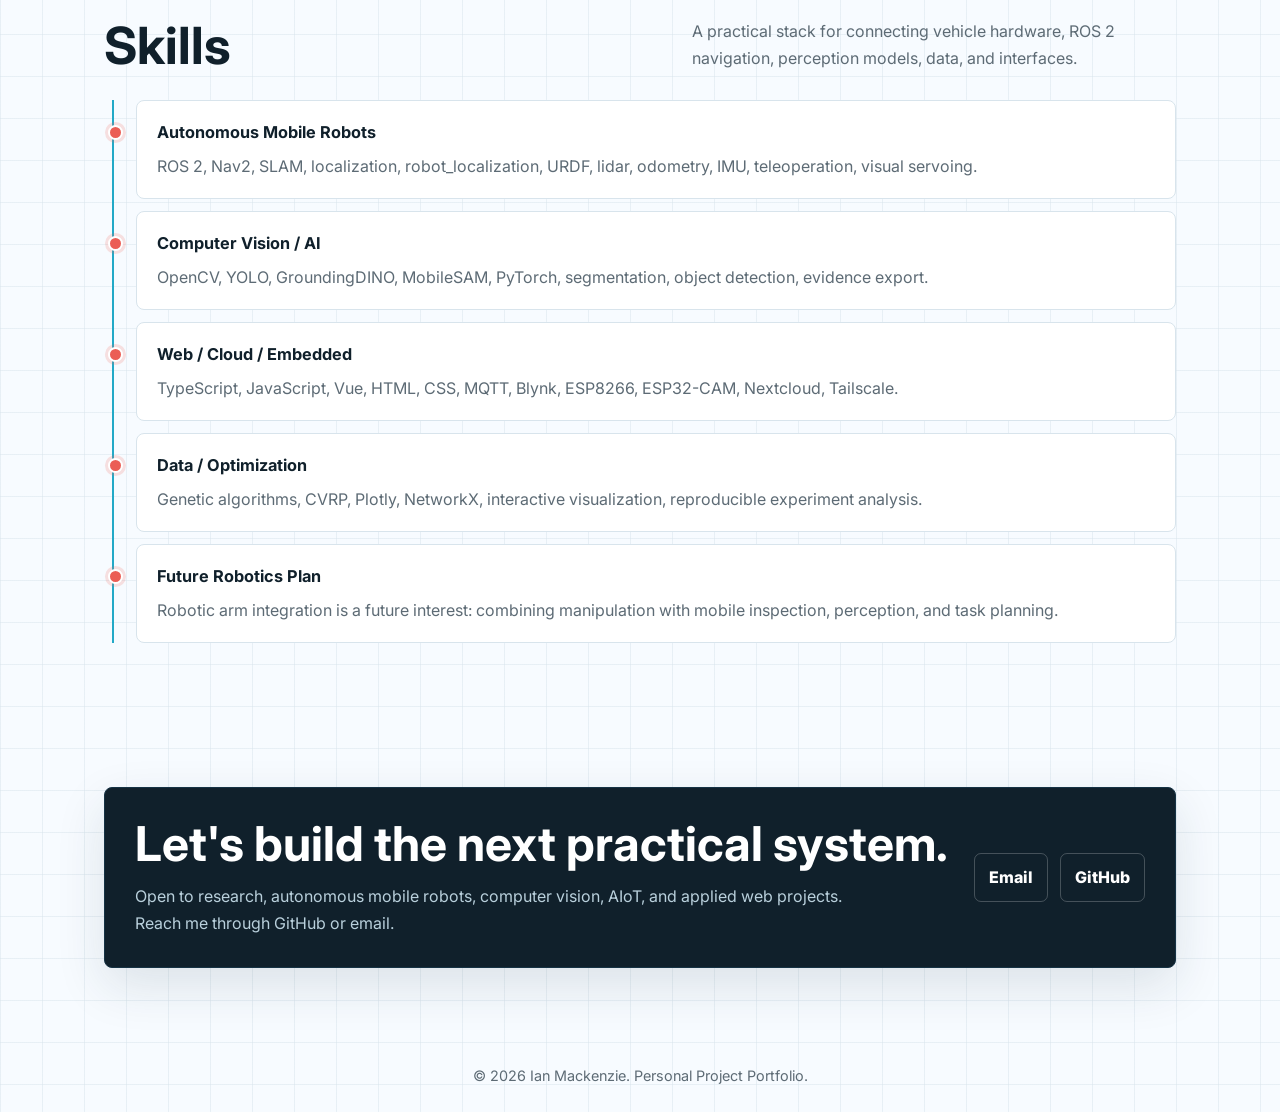
==== commit b4c967cf: "Add NEXT-STOPS live site link" ====
--- a/index.html
+++ b/index.html
@@ -10,6 +10,8 @@
     <meta property="og:type" content="website">
     <meta property="og:image" content="https://ianmackenzie0909.github.io/Maybe_a_Personal_Websit/assets/autonomous-vehicle-visual.png">
     <title>Ian Mackenzie | Personal Projects Portfolio</title>
+    <link rel="icon" href="assets/favicon.svg?v=1" type="image/svg+xml">
+    <link rel="shortcut icon" href="assets/favicon.svg?v=1" type="image/svg+xml">
     <link rel="preconnect" href="https://fonts.googleapis.com">
     <link rel="preconnect" href="https://fonts.gstatic.com" crossorigin>
     <link href="https://fonts.googleapis.com/css2?family=Inter:wght@500;600;700;800&family=Noto+Sans+TC:wght@400;500;700;800&display=swap" rel="stylesheet">
@@ -207,7 +209,10 @@
                             <span>APIs</span>
                         </div>
                     </div>
-                    <a class="repo-link" href="https://github.com/IanMackenzie0909/NEXT-STOPS" target="_blank" rel="noreferrer" data-i18n="project.open">Open repository</a>
+                    <div class="project-actions">
+                        <a class="repo-link" href="https://next-stops.pages.dev" target="_blank" rel="noreferrer" data-i18n="project.live">Open live site</a>
+                        <a class="repo-link" href="https://github.com/IanMackenzie0909/NEXT-STOPS" target="_blank" rel="noreferrer" data-i18n="project.open">Open repository</a>
+                    </div>
                 </article>
 
                 <article class="project-card" data-category="cloud">
--- a/css/style.css
+++ b/css/style.css
@@ -515,6 +515,13 @@
     color: var(--ink);
 }
 
+.project-actions {
+    display: flex;
+    flex-wrap: wrap;
+    align-items: center;
+    gap: 14px;
+}
+
 .repo-link {
     display: inline-flex;
     align-items: center;
@@ -715,6 +722,21 @@
     color: #d8f7ff;
 }
 
+html[data-theme="dark"] .contact-band {
+    border-color: rgba(67, 189, 225, 0.34);
+    background: linear-gradient(135deg, #173243 0%, #102634 100%);
+    color: var(--ink);
+}
+
+html[data-theme="dark"] .contact-band p {
+    color: #c7e4ee;
+}
+
+html[data-theme="dark"] .contact-links a {
+    border-color: rgba(216, 247, 255, 0.32);
+    color: #f4fbff;
+}
+
 @media (max-width: 860px) {
     .nav {
         align-items: flex-start;
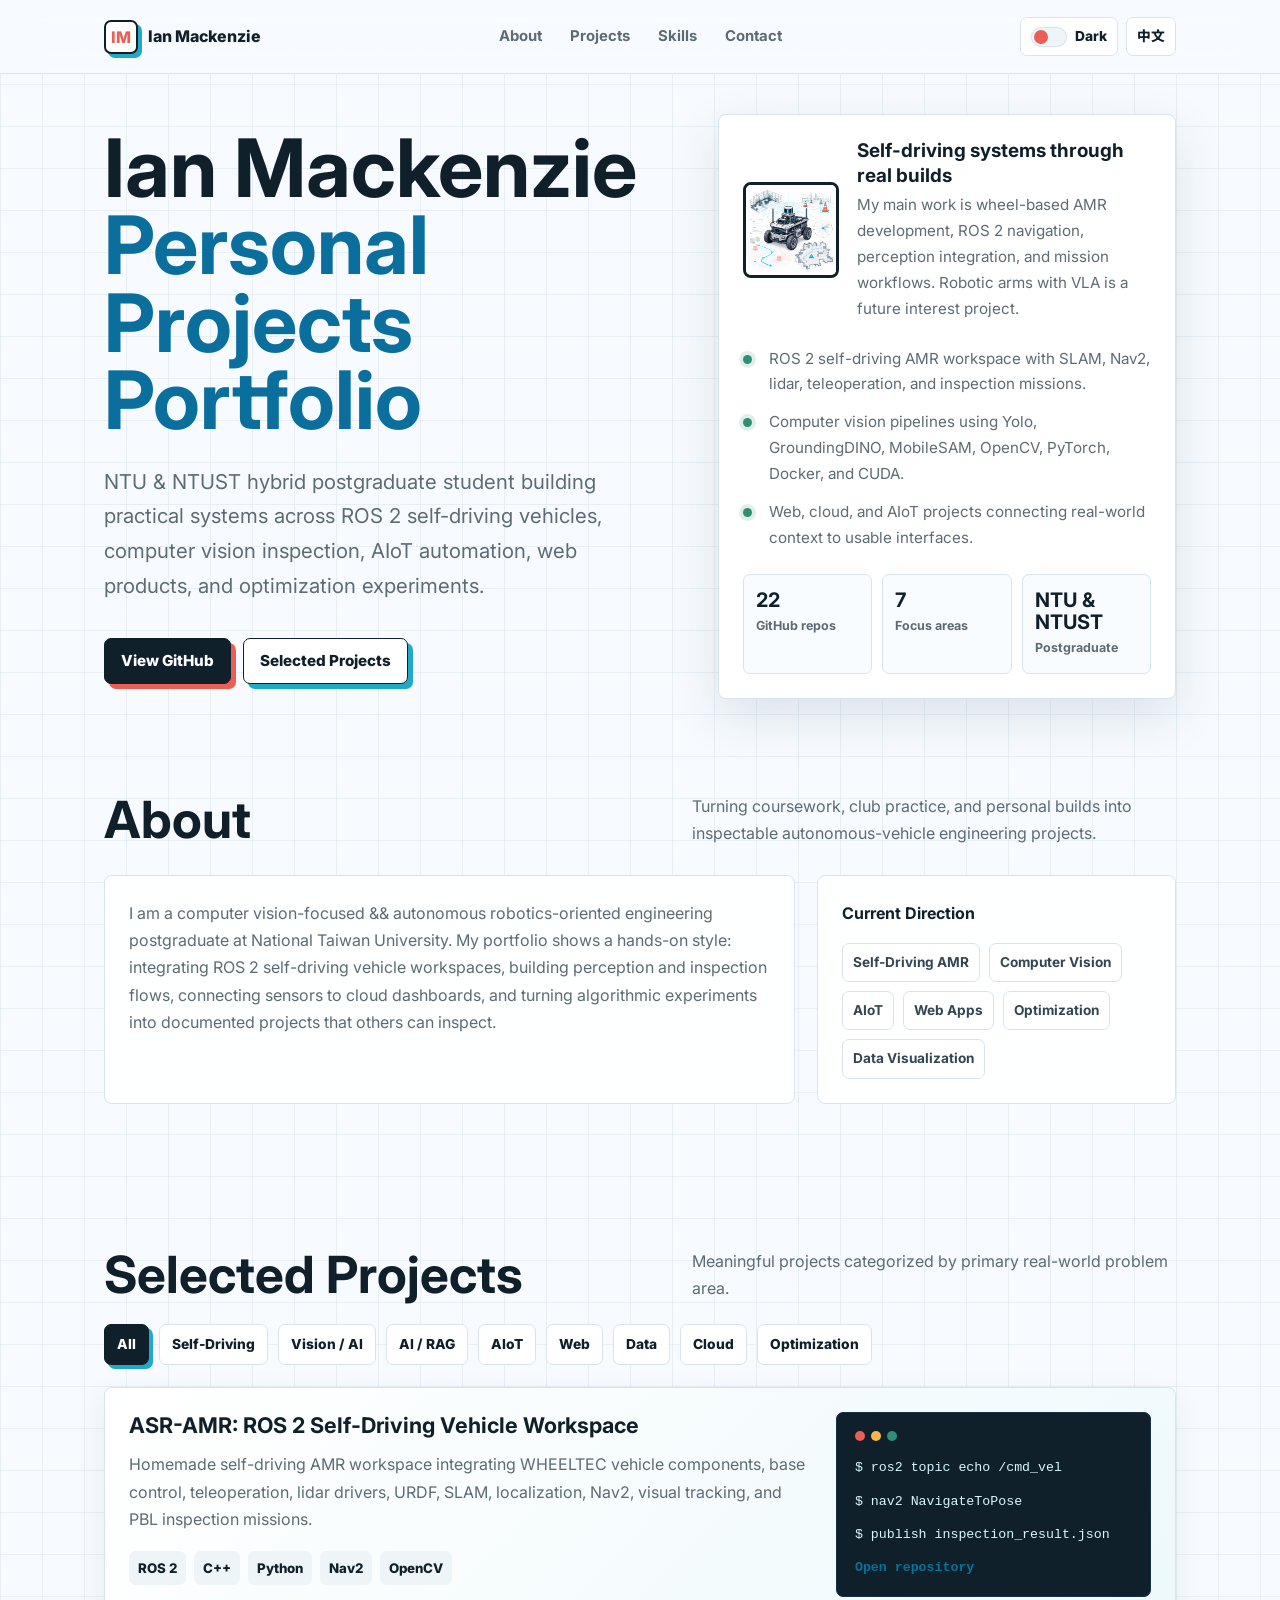
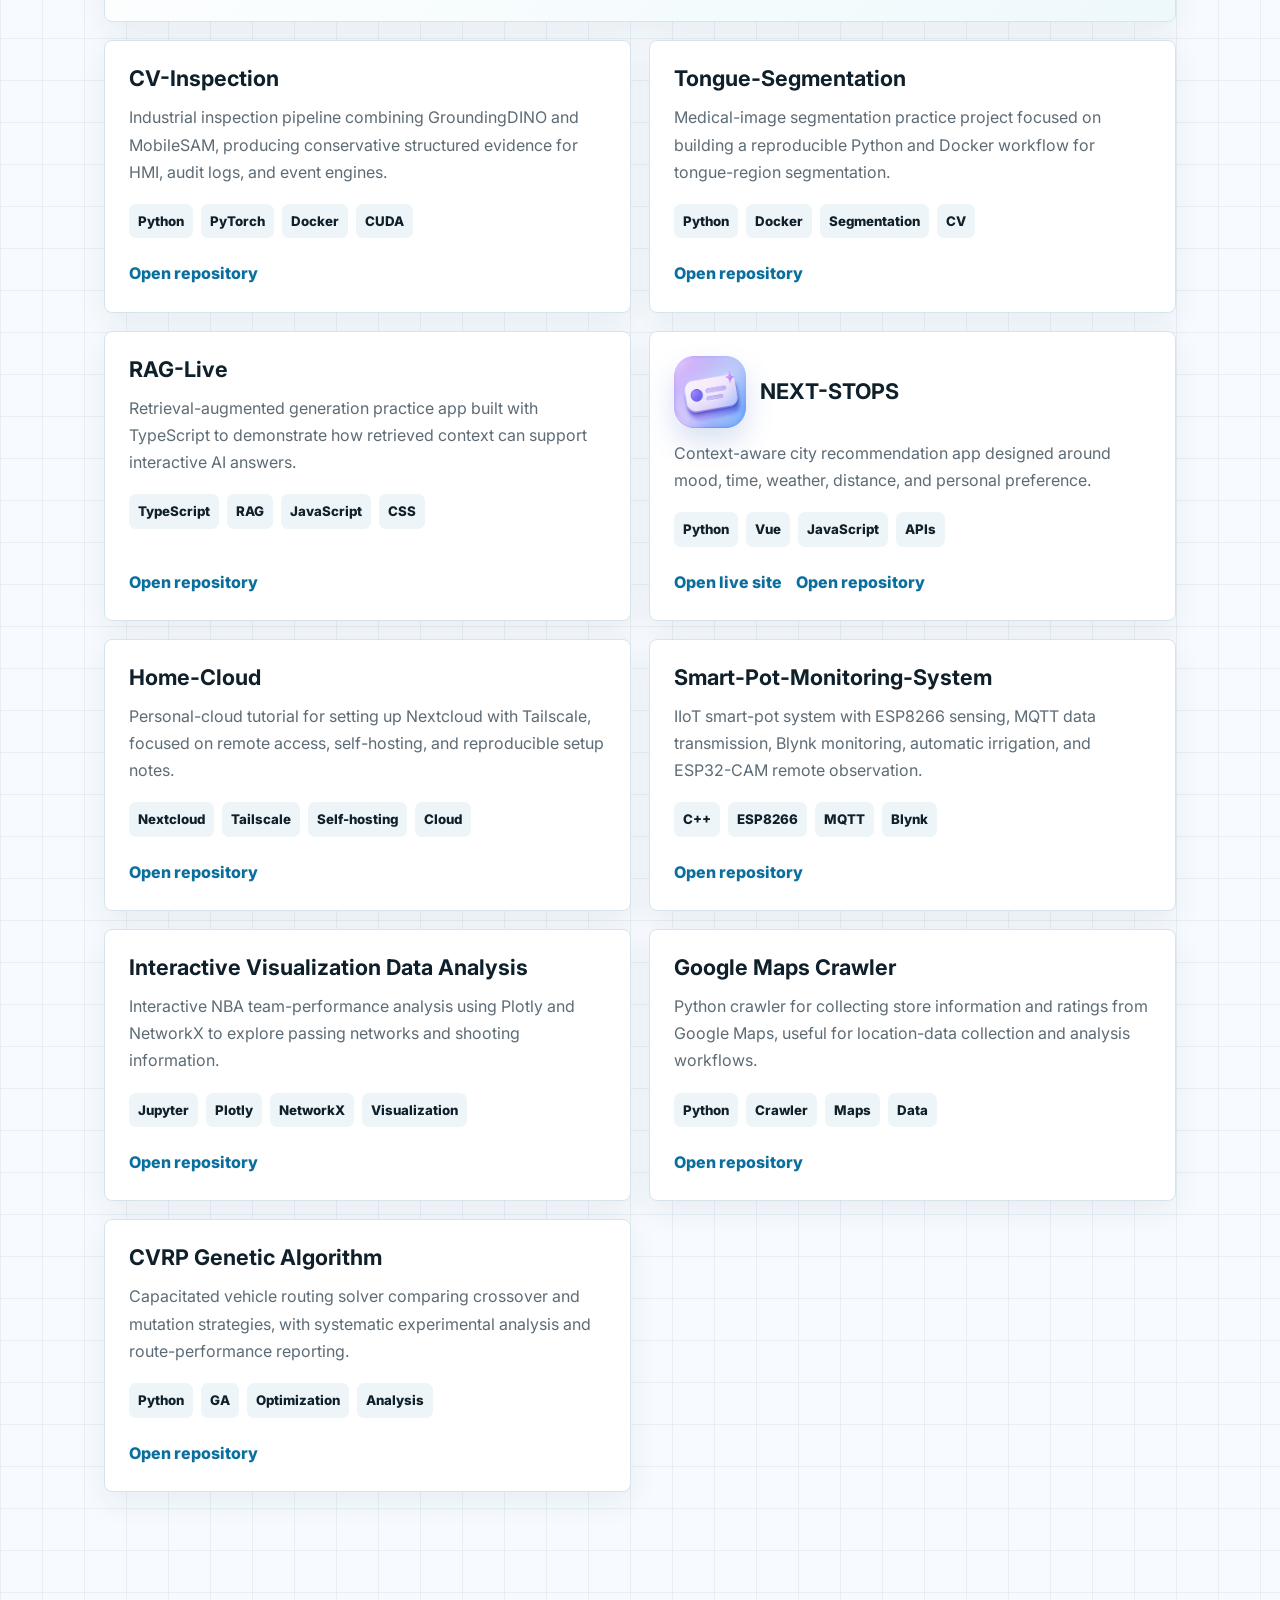
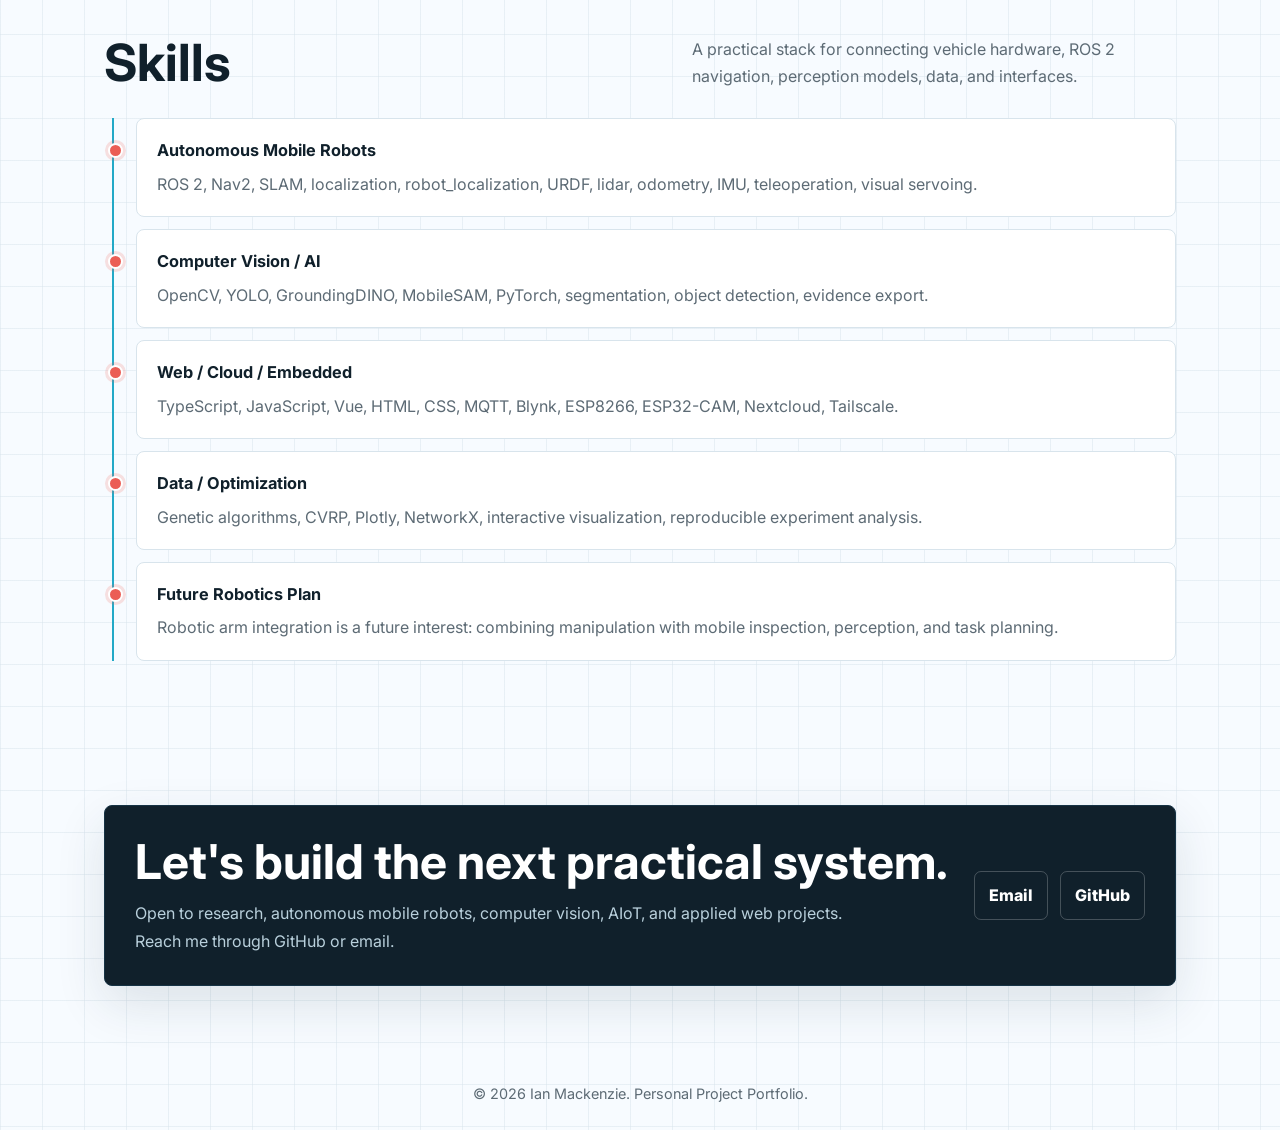
==== commit 0afa0dbb: "Add NEXT-STOPS project logo" ====
--- a/index.html
+++ b/index.html
@@ -198,7 +198,10 @@
 
                 <article class="project-card" data-category="web">
                     <div>
-                        <h3>NEXT-STOPS</h3>
+                        <div class="project-heading">
+                            <img class="project-logo" src="assets/next-stops-logo.png" alt="NEXT-STOPS logo" width="72" height="72" loading="lazy" decoding="async">
+                            <h3>NEXT-STOPS</h3>
+                        </div>
                         <p data-i18n="project.next.body">
                             Context-aware city recommendation app designed around mood, time, weather, distance, and personal preference.
                         </p>
--- a/css/style.css
+++ b/css/style.css
@@ -492,6 +492,20 @@
     line-height: 1.25;
 }
 
+.project-heading {
+    display: flex;
+    align-items: center;
+    gap: 14px;
+}
+
+.project-logo {
+    width: 72px;
+    height: 72px;
+    flex: 0 0 auto;
+    border-radius: 18px;
+    box-shadow: 0 14px 28px rgba(65, 104, 183, 0.2);
+}
+
 .project-card p {
     margin: 12px 0 0;
     color: var(--muted);
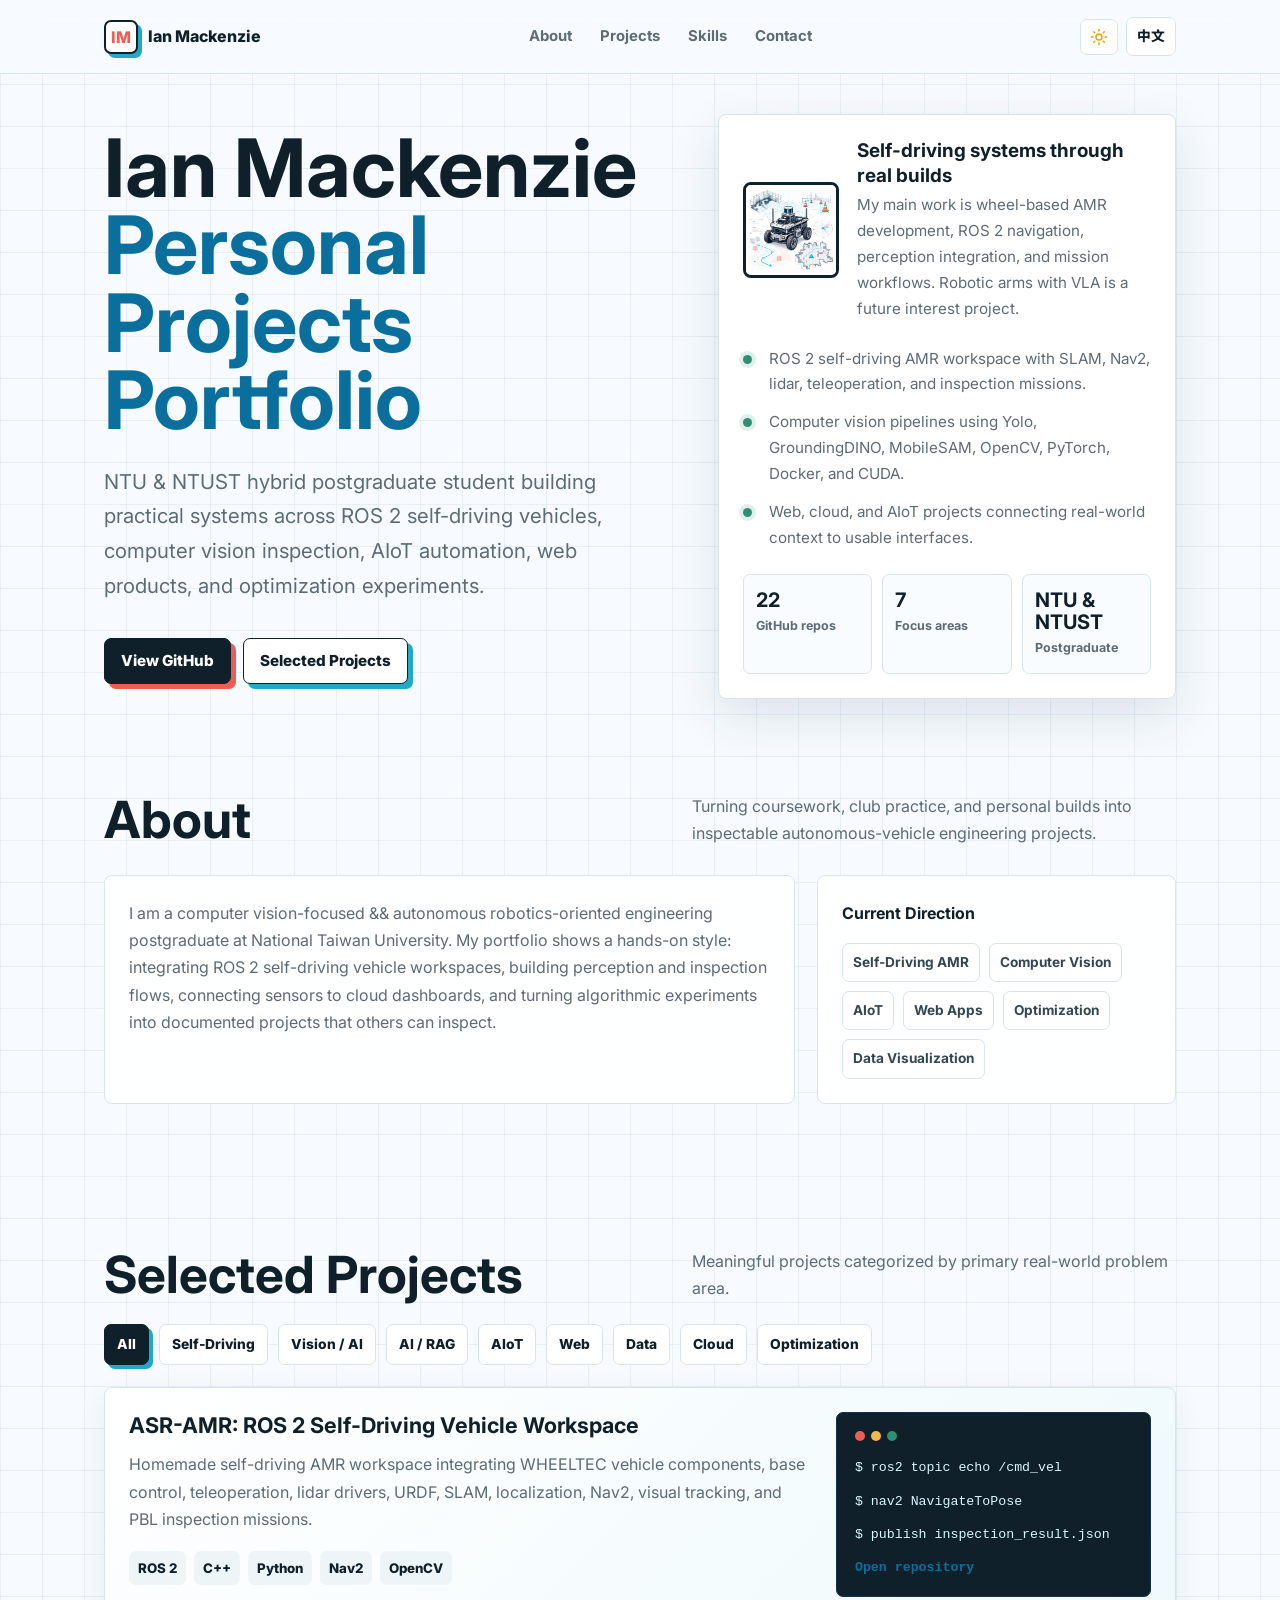
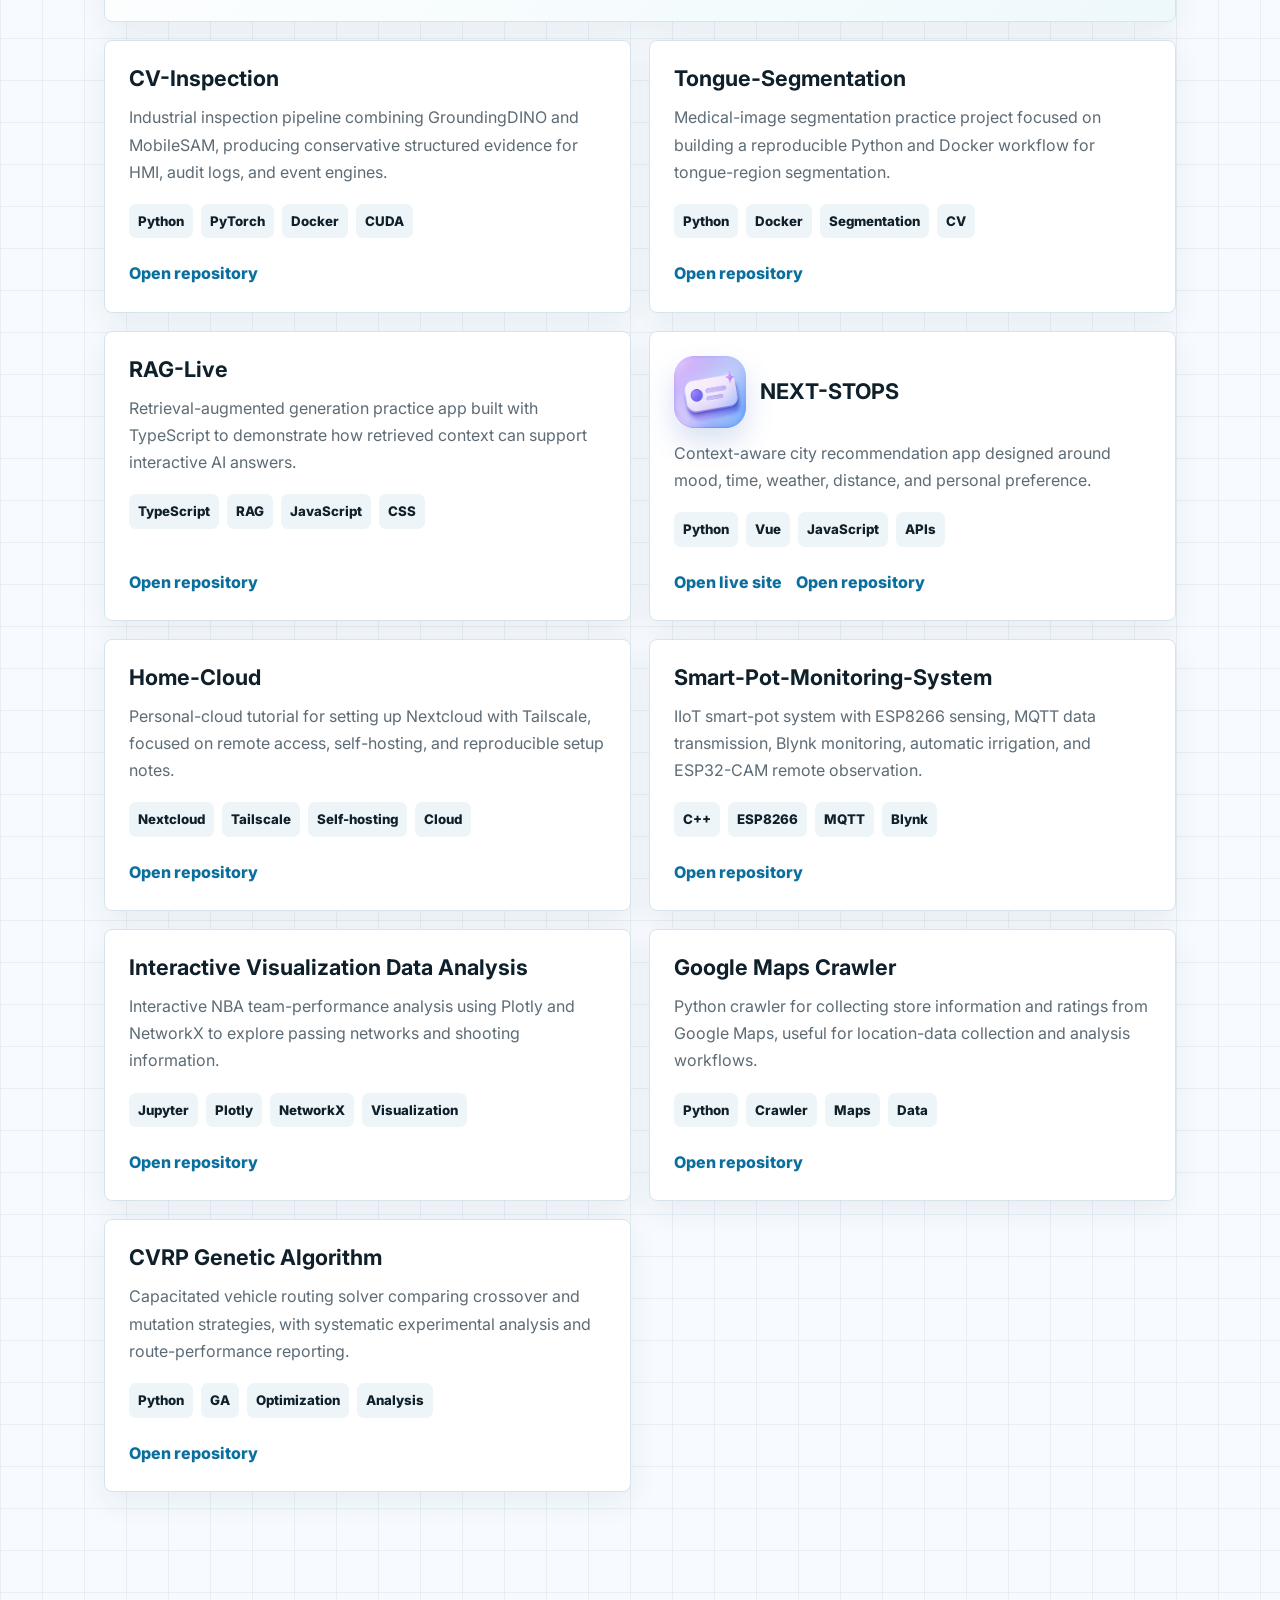
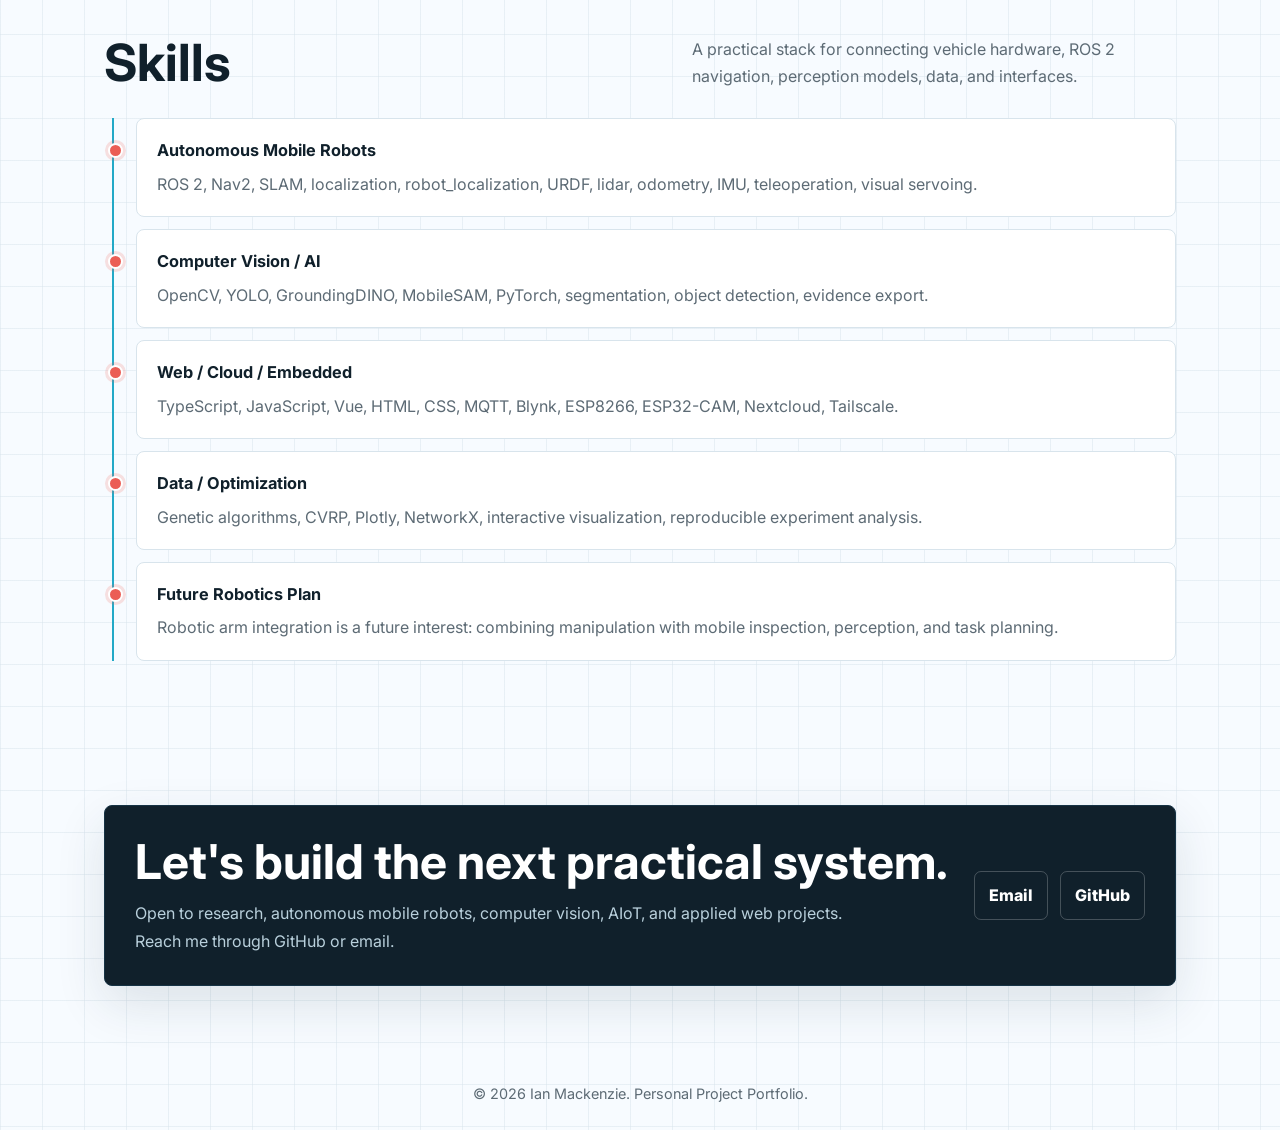
==== commit cbbe6301: "Use icons for theme toggle" ====
--- a/index.html
+++ b/index.html
@@ -32,8 +32,21 @@
             </div>
             <div class="nav-controls" aria-label="Display settings">
                 <button class="icon-switch theme-toggle" type="button" aria-pressed="false" aria-label="Switch color theme">
-                    <span class="switch-track" aria-hidden="true"><span class="switch-thumb"></span></span>
-                    <span class="control-label" data-i18n="controls.theme">Dark</span>
+                    <svg class="theme-icon theme-icon-sun" aria-hidden="true" viewBox="0 0 24 24">
+                        <circle cx="12" cy="12" r="4"></circle>
+                        <path d="M12 2v2"></path>
+                        <path d="M12 20v2"></path>
+                        <path d="m4.93 4.93 1.41 1.41"></path>
+                        <path d="m17.66 17.66 1.41 1.41"></path>
+                        <path d="M2 12h2"></path>
+                        <path d="M20 12h2"></path>
+                        <path d="m6.34 17.66-1.41 1.41"></path>
+                        <path d="m19.07 4.93-1.41 1.41"></path>
+                    </svg>
+                    <svg class="theme-icon theme-icon-moon" aria-hidden="true" viewBox="0 0 24 24">
+                        <path d="M20.99 12.68A8.5 8.5 0 1 1 11.31 3.01 6.5 6.5 0 0 0 20.99 12.68Z"></path>
+                    </svg>
+                    <span class="control-label visually-hidden">Dark</span>
                 </button>
                 <button class="lang-toggle" type="button" aria-pressed="false" aria-label="Switch language">
                     <span data-i18n="controls.language">中文</span>
--- a/css/style.css
+++ b/css/style.css
@@ -134,6 +134,17 @@
     justify-content: flex-end;
 }
 
+.visually-hidden {
+    position: absolute;
+    width: 1px;
+    height: 1px;
+    padding: 0;
+    overflow: hidden;
+    clip: rect(0, 0, 0, 0);
+    white-space: nowrap;
+    border: 0;
+}
+
 .icon-switch,
 .lang-toggle,
 .filter-button {
@@ -156,29 +167,36 @@
     padding: 7px 10px;
 }
 
-.switch-track {
+.theme-toggle {
     position: relative;
-    width: 36px;
-    height: 20px;
-    border-radius: 999px;
-    background: var(--chip-bg);
-    box-shadow: inset 0 0 0 1px var(--line);
-}
-
-.switch-thumb {
-    position: absolute;
-    top: 3px;
-    left: 3px;
-    width: 14px;
-    height: 14px;
-    border-radius: 50%;
-    background: var(--coral);
-    transition: transform 180ms ease, background 180ms ease;
-}
-
-.theme-toggle[aria-pressed="true"] .switch-thumb {
-    transform: translateX(16px);
-    background: var(--cyan);
+    justify-content: center;
+    width: 38px;
+    min-width: 38px;
+    padding: 0;
+}
+
+.theme-icon {
+    display: none;
+    width: 18px;
+    height: 18px;
+    stroke: currentColor;
+    stroke-width: 2;
+    stroke-linecap: round;
+    stroke-linejoin: round;
+    fill: none;
+}
+
+.theme-icon-sun {
+    color: #f59f00;
+}
+
+.theme-icon-moon {
+    color: #9db9ff;
+}
+
+html:not([data-theme="dark"]) .theme-icon-sun,
+html[data-theme="dark"] .theme-icon-moon {
+    display: block;
 }
 
 .icon-switch:hover,
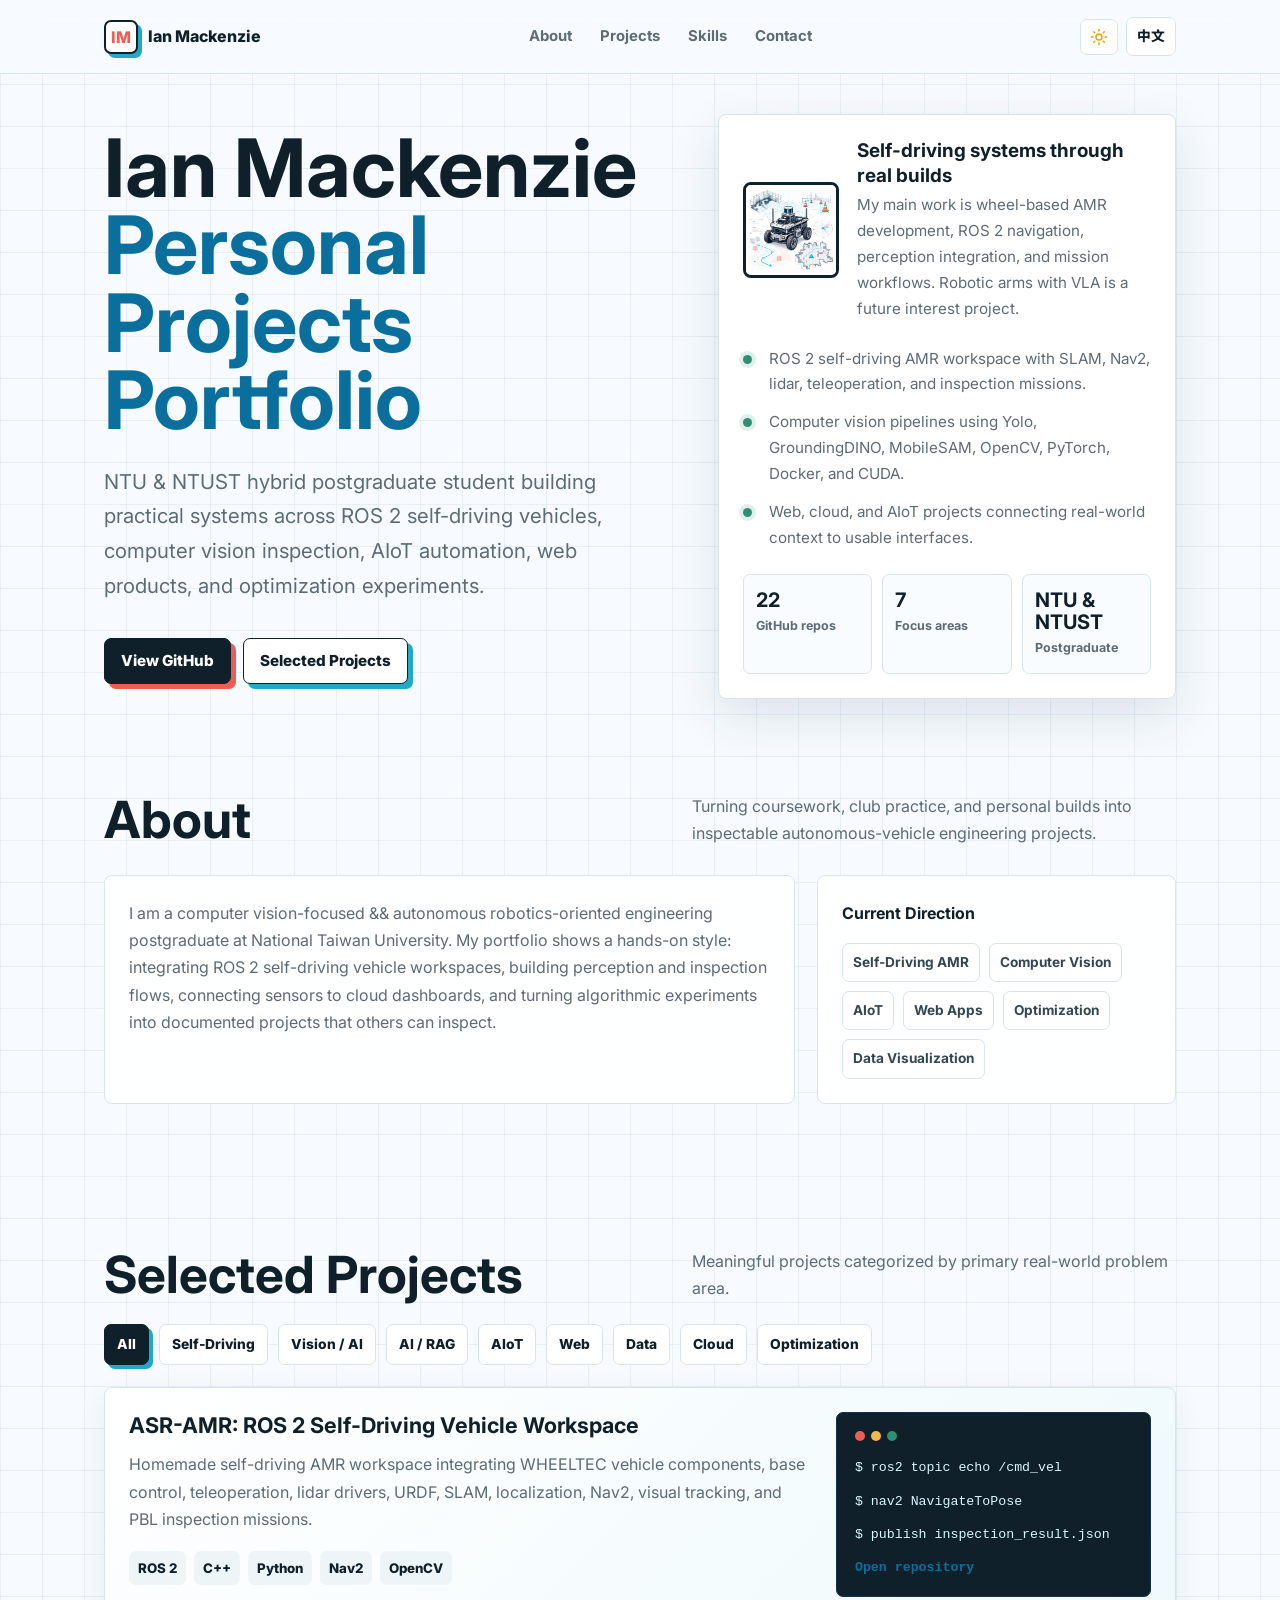
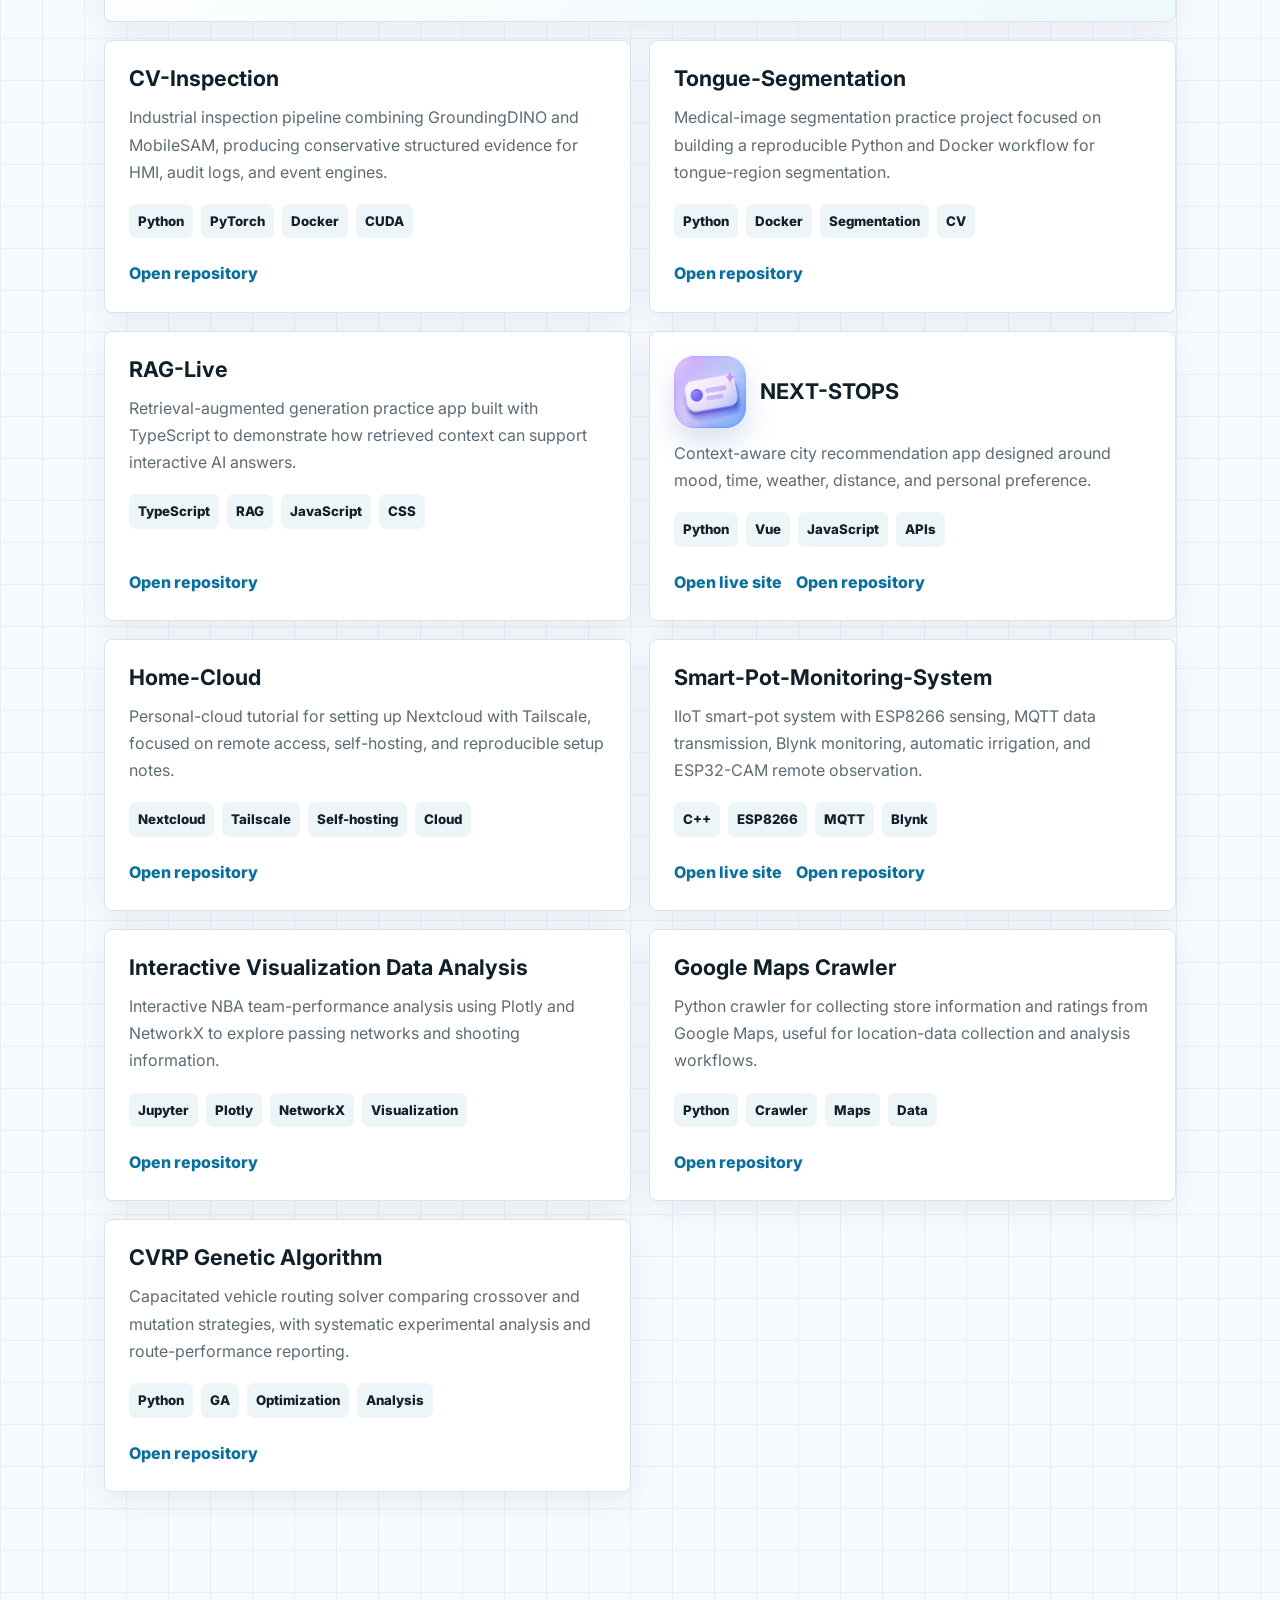
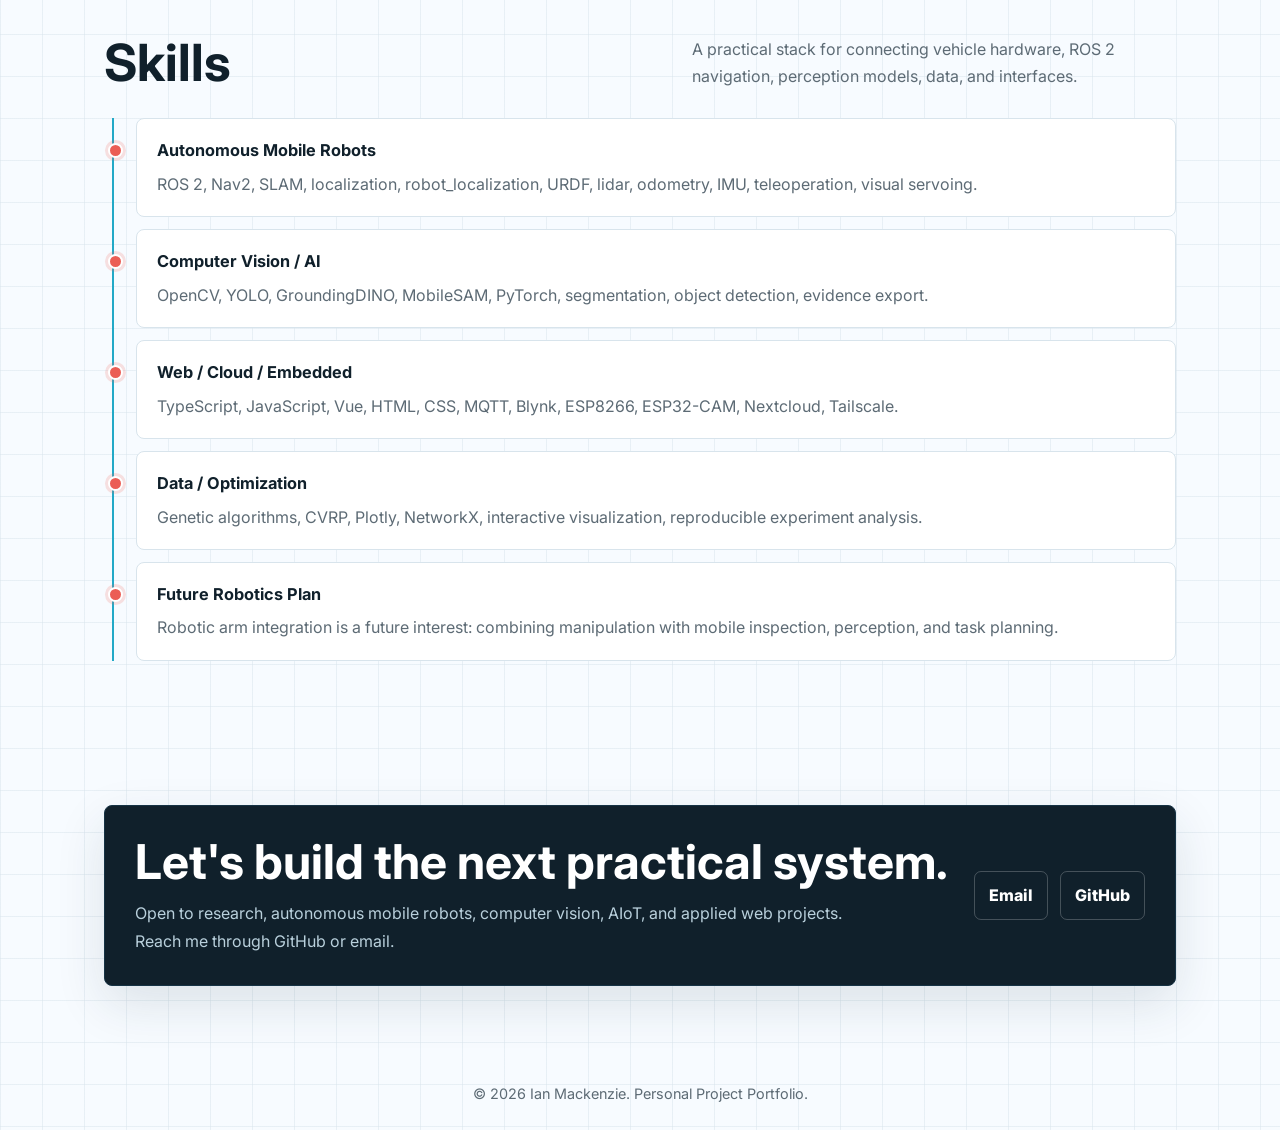
==== commit c34b6ab6: "Add Smart-Pot live site link" ====
--- a/index.html
+++ b/index.html
@@ -260,7 +260,10 @@
                             <span>Blynk</span>
                         </div>
                     </div>
-                    <a class="repo-link" href="https://github.com/IanMackenzie0909/Smart-Pot-Monitoring-System" target="_blank" rel="noreferrer" data-i18n="project.open">Open repository</a>
+                    <div class="project-actions">
+                        <a class="repo-link" href="https://tsaiyuwang.wixsite.com/smart-pot-monitoring" target="_blank" rel="noreferrer" data-i18n="project.live">Open live site</a>
+                        <a class="repo-link" href="https://github.com/IanMackenzie0909/Smart-Pot-Monitoring-System" target="_blank" rel="noreferrer" data-i18n="project.open">Open repository</a>
+                    </div>
                 </article>
 
                 <article class="project-card" data-category="data">
